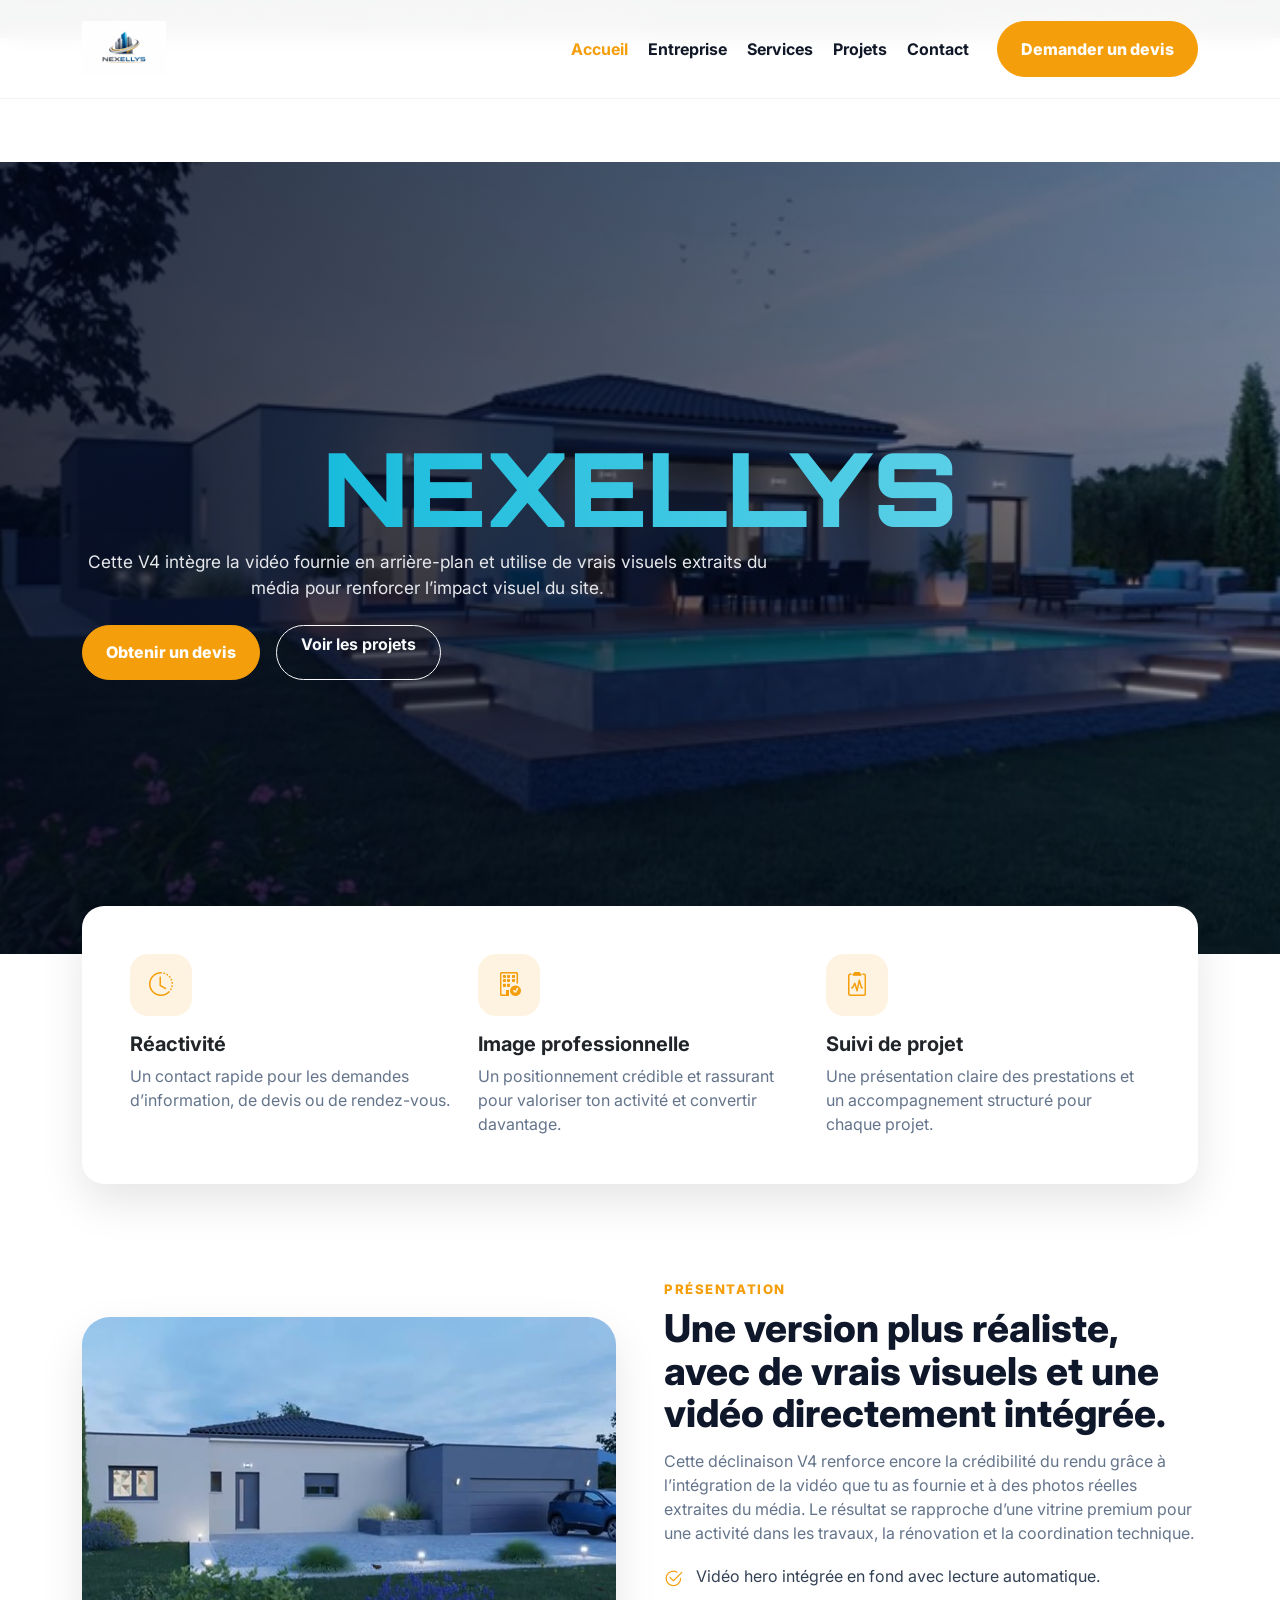
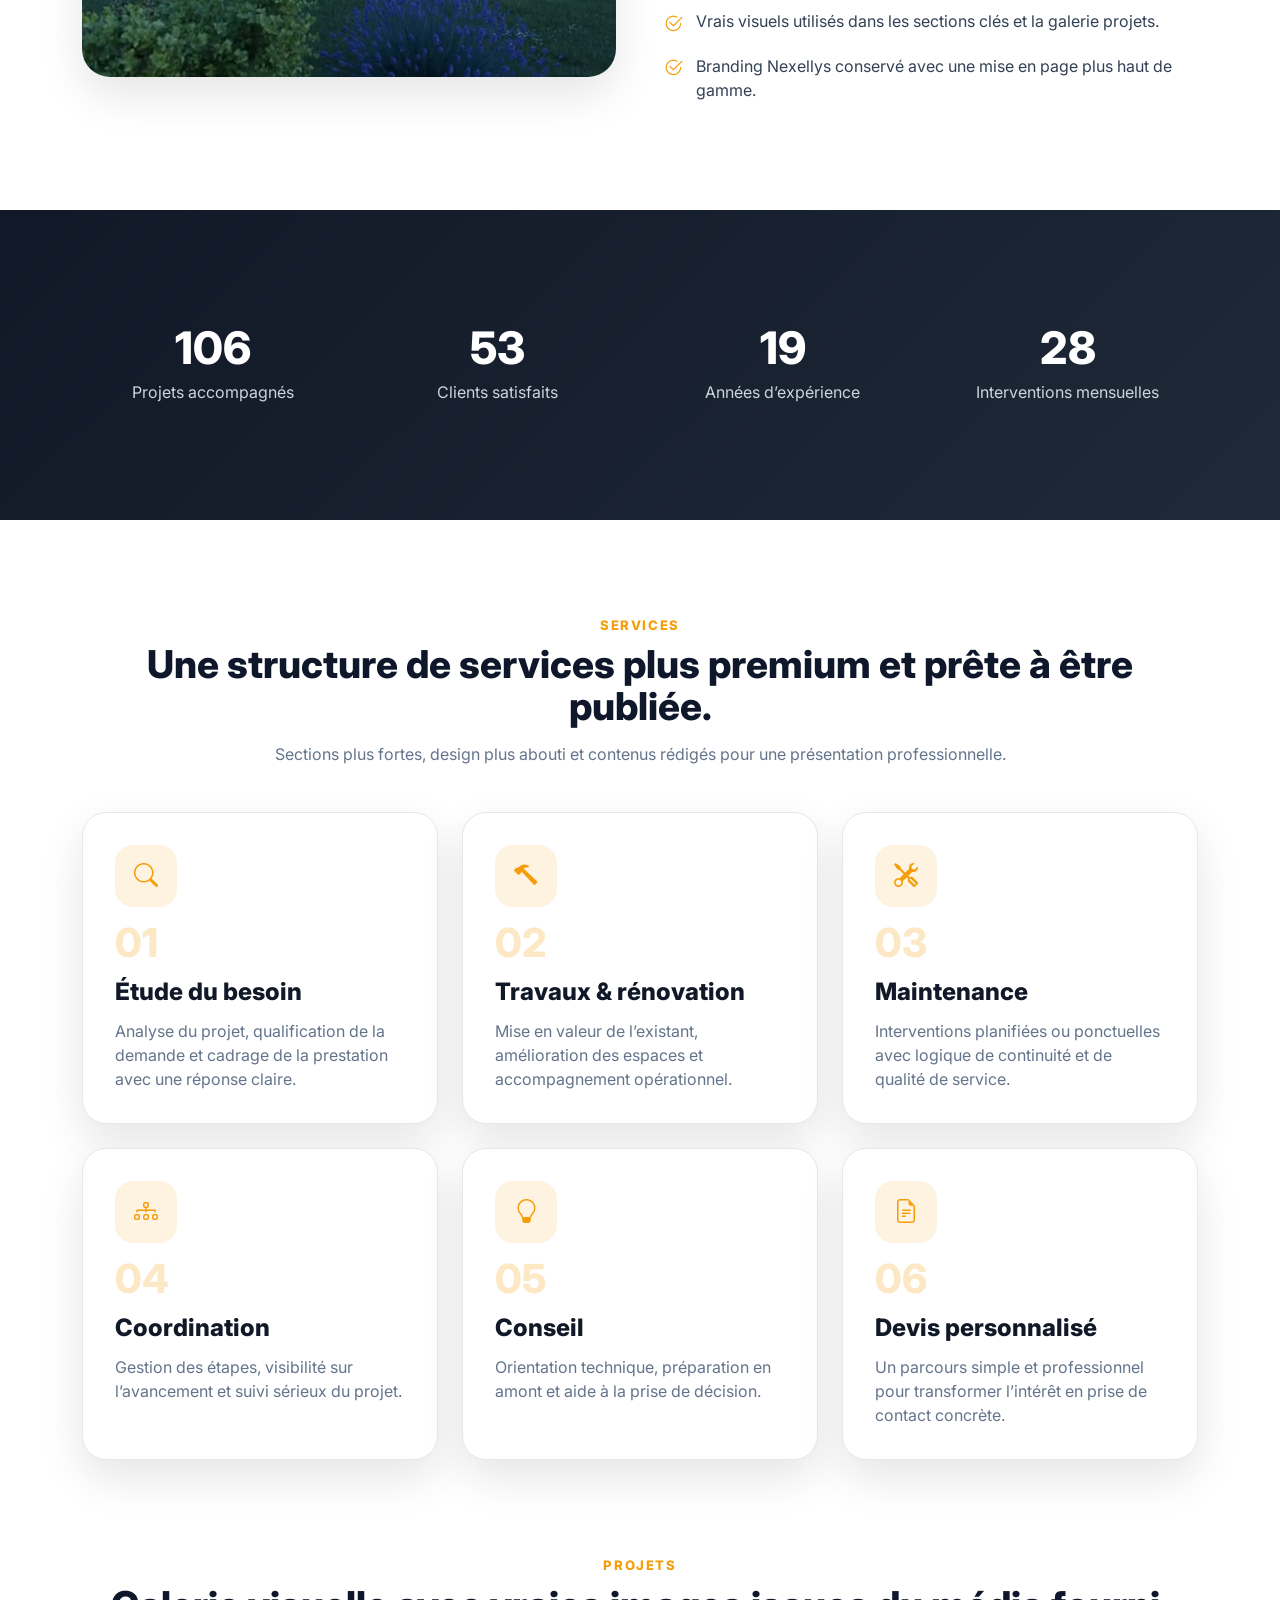
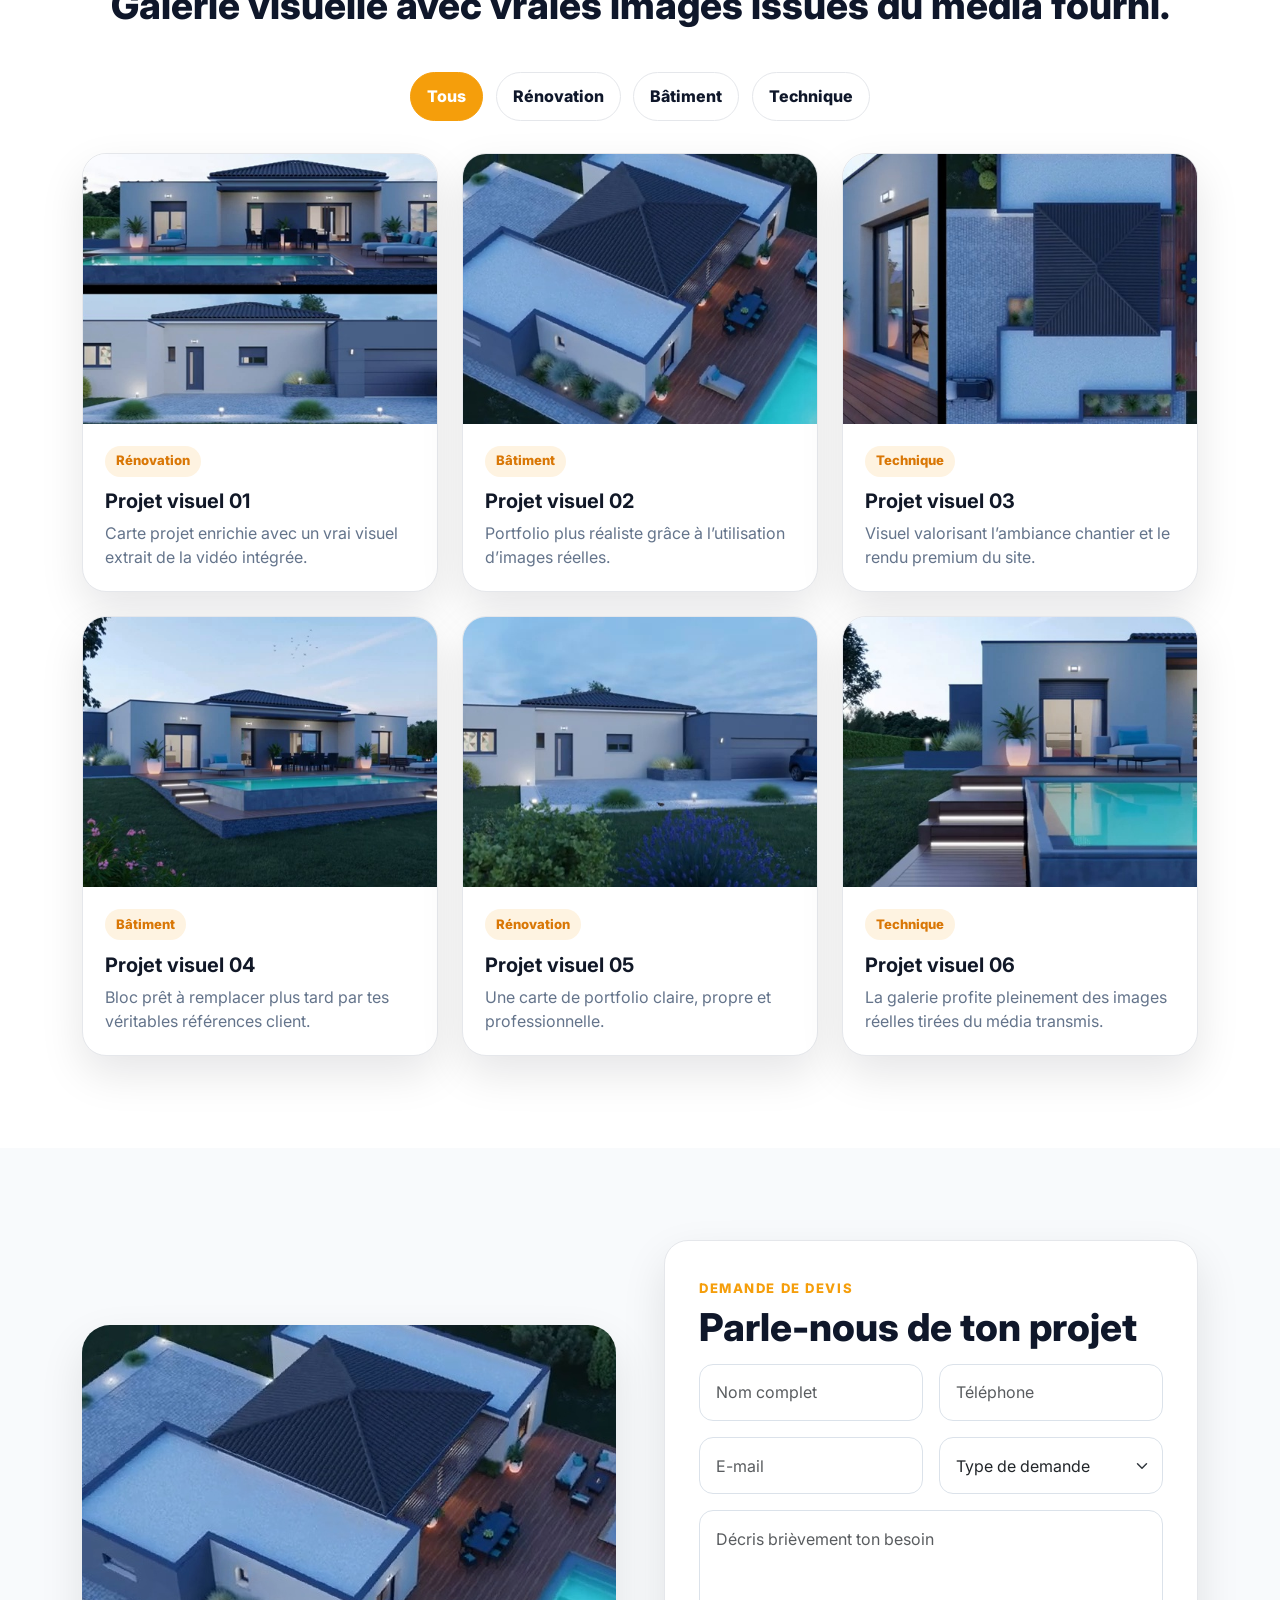
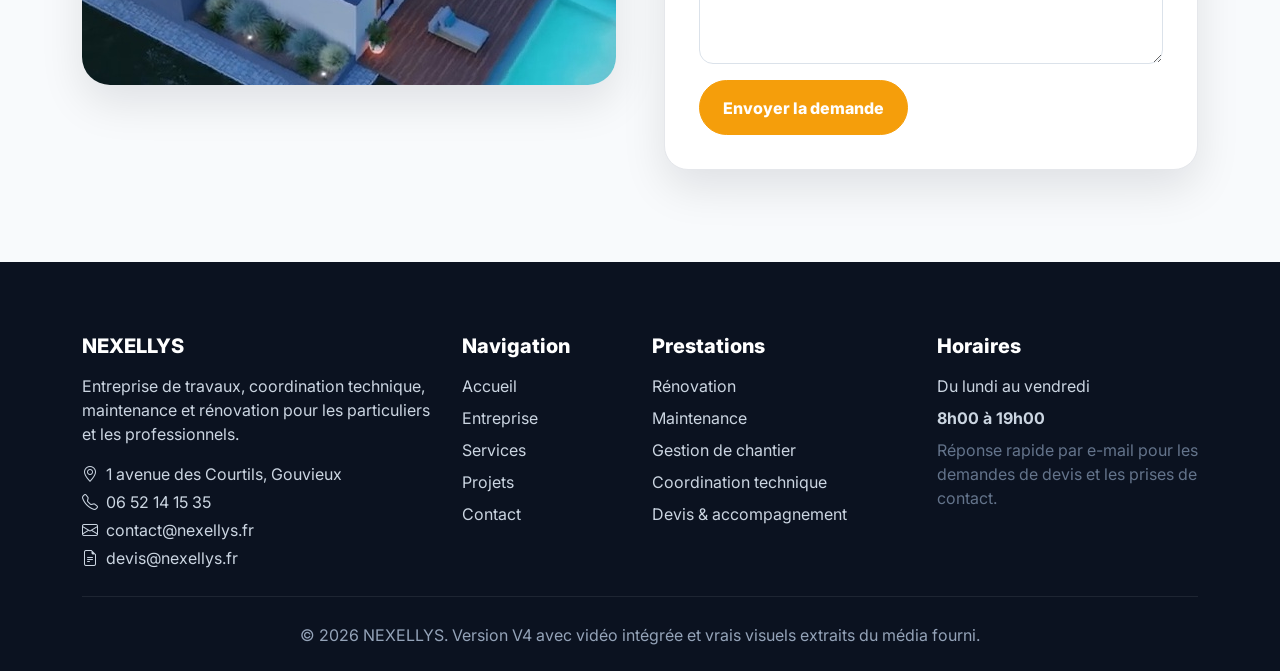
==== index.html @ 45809a66 "Update index.html" ====
<!DOCTYPE html>
    <html lang="fr">
    <head>
      <meta charset="utf-8">
      <meta name="viewport" content="width=device-width, initial-scale=1">
      <title>NEXELLYS - Accueil</title>
      <meta name="description" content="NEXELLYS - travaux, rénovation, coordination technique et maintenance.">
      <link rel="preconnect" href="https://fonts.googleapis.com">
      <link rel="preconnect" href="https://fonts.gstatic.com" crossorigin>
      <link href="https://fonts.googleapis.com/css2?family=Inter:wght@400;500;600;700;800&display=swap" rel="stylesheet">
      <link href="https://cdn.jsdelivr.net/npm/bootstrap@5.3.3/dist/css/bootstrap.min.css" rel="stylesheet">
      <link href="https://cdn.jsdelivr.net/npm/bootstrap-icons@1.11.3/font/bootstrap-icons.css" rel="stylesheet">
      <link href="assets/css/style.css" rel="stylesheet">
      <link href="https://fonts.googleapis.com/css2?family=Orbitron:wght@400;700;900&display=swap" rel="stylesheet">
    </head>
    <body>
      <div class="topbar py-2">
        <div class="container d-flex flex-column flex-md-row justify-content-between gap-2">
          <div class="d-flex flex-wrap gap-3">
            <span><i class="bi bi-geo-alt me-2"></i>1 avenue des Courtils, Gouvieux</span>
            <span><i class="bi bi-telephone me-2"></i>06 52 14 15 35</span>
            <span><i class="bi bi-envelope me-2"></i>contact@nexellys.fr</span>
          </div>
          <div><strong>Du lundi au vendredi</strong> · 8h00 à 19h00</div>
        </div>
      </div>

      <header class="header fixed-top">
        <nav class="navbar navbar-expand-lg">
          <div class="container py-2">
            <a class="navbar-brand d-flex align-items-center gap-2" href="index.html">
              <img src="assets/img/nexellys.png" alt="Nexellys">
            </a>
            <button class="navbar-toggler" type="button" data-bs-toggle="collapse" data-bs-target="#mainNav">
              <span class="navbar-toggler-icon"></span>
            </button>
            <div class="collapse navbar-collapse" id="mainNav">
              <ul class="navbar-nav ms-auto align-items-lg-center gap-lg-1">
                <li class="nav-item"><a class="nav-link active" href="index.html">Accueil</a></li>
                <li class="nav-item"><a class="nav-link " href="about.html">Entreprise</a></li>
                <li class="nav-item"><a class="nav-link " href="services.html">Services</a></li>
                <li class="nav-item"><a class="nav-link " href="projects.html">Projets</a></li>
                <li class="nav-item"><a class="nav-link " href="contact.html">Contact</a></li>
                <li class="nav-item ms-lg-3"><a class="btn btn-brand" href="contact.html">Demander un devis</a></li>
              </ul>
            </div>
          </div>
        </nav>
      </header>


<section class="hero">
  <div class="hero-video-wrap">
    <video class="hero-video" autoplay muted loop playsinline poster="assets/img/photo-1.jpg">
      <source src="assets/video/hero.mp4" type="video/mp4">
    </video>
    <div class="hero-overlay"></div>
    <div class="hero-content">
      <div class="container">
      <h1>NEXELLYS</h1>
        <p>Cette V4 intègre la vidéo fournie en arrière-plan et utilise de vrais visuels extraits du média pour renforcer l’impact visuel du site.</p>
        <div class="d-flex flex-wrap gap-3 mt-4">
          <a href="contact.html" class="btn btn-brand">Obtenir un devis</a>
          <a href="projects.html" class="btn btn-outline-light rounded-pill px-4">Voir les projets</a>
        </div>
      </div>
    </div>
  </div>
</section>

<section class="hero-strip">
  <div class="container">
    <div class="card">
      <div class="card-body p-4 p-lg-5">
        <div class="row g-4">
          <div class="col-lg-4">
            <div class="d-flex gap-3">
              <div class="info-card p-0 border-0 shadow-none">
                <div class="icon"><i class="bi bi-clock-history"></i></div>
                <h5 class="fw-bold">Réactivité</h5>
                <p class="mb-0 small-muted">Un contact rapide pour les demandes d’information, de devis ou de rendez-vous.</p>
              </div>
            </div>
          </div>
          <div class="col-lg-4">
            <div class="info-card p-0 border-0 shadow-none">
              <div class="icon"><i class="bi bi-building-check"></i></div>
              <h5 class="fw-bold">Image professionnelle</h5>
              <p class="mb-0 small-muted">Un positionnement crédible et rassurant pour valoriser ton activité et convertir davantage.</p>
            </div>
          </div>
          <div class="col-lg-4">
            <div class="info-card p-0 border-0 shadow-none">
              <div class="icon"><i class="bi bi-clipboard2-pulse"></i></div>
              <h5 class="fw-bold">Suivi de projet</h5>
              <p class="mb-0 small-muted">Une présentation claire des prestations et un accompagnement structuré pour chaque projet.</p>
            </div>
          </div>
        </div>
      </div>
    </div>
  </div>
</section>

<section class="section">
  <div class="container">
    <div class="row align-items-center g-5">
      <div class="col-lg-6">
        <img class="media-photo" src="assets/img/photo-2.jpg" alt="Visuel chantier Nexellys">
      </div>
      <div class="col-lg-6">
        <span class="section-subtitle">Présentation</span>
        <h2 class="section-title">Une version plus réaliste, avec de vrais visuels et une vidéo directement intégrée.</h2>
        <p class="section-description">Cette déclinaison V4 renforce encore la crédibilité du rendu grâce à l’intégration de la vidéo que tu as fournie et à des photos réelles extraites du média. Le résultat se rapproche d’une vitrine premium pour une activité dans les travaux, la rénovation et la coordination technique.</p>
        <ul class="feature-list">
          <li><i class="bi bi-check2-circle"></i><span>Vidéo hero intégrée en fond avec lecture automatique.</span></li>
          <li><i class="bi bi-check2-circle"></i><span>Vrais visuels utilisés dans les sections clés et la galerie projets.</span></li>
          <li><i class="bi bi-check2-circle"></i><span>Branding Nexellys conservé avec une mise en page plus haut de gamme.</span></li>
        </ul>
      </div>
    </div>
  </div>
</section>

<section class="section stats">
  <div class="container">
    <div class="row g-4">
      <div class="col-6 col-lg-3"><div class="stat-item"><div class="value" data-counter="148">0</div><div class="label">Projets accompagnés</div></div></div>
      <div class="col-6 col-lg-3"><div class="stat-item"><div class="value" data-counter="112">0</div><div class="label">Clients satisfaits</div></div></div>
      <div class="col-6 col-lg-3"><div class="stat-item"><div class="value" data-counter="19">0</div><div class="label">Années d’expérience</div></div></div>
      <div class="col-6 col-lg-3"><div class="stat-item"><div class="value" data-counter="28">0</div><div class="label">Interventions mensuelles</div></div></div>
    </div>
  </div>
</section>

<section class="section">
  <div class="container">
    <div class="section-header text-center">
      <span class="section-subtitle">Services</span>
      <h2 class="section-title mx-auto">Une structure de services plus premium et prête à être publiée.</h2>
      <p class="section-description mx-auto">Sections plus fortes, design plus abouti et contenus rédigés pour une présentation professionnelle.</p>
    </div>
    <div class="row g-4">
      <div class="col-lg-4 col-md-6"><div class="service-card"><div class="icon"><i class="bi bi-search"></i></div><div class="num">01</div><h4>Étude du besoin</h4><p>Analyse du projet, qualification de la demande et cadrage de la prestation avec une réponse claire.</p></div></div>
      <div class="col-lg-4 col-md-6"><div class="service-card"><div class="icon"><i class="bi bi-hammer"></i></div><div class="num">02</div><h4>Travaux & rénovation</h4><p>Mise en valeur de l’existant, amélioration des espaces et accompagnement opérationnel.</p></div></div>
      <div class="col-lg-4 col-md-6"><div class="service-card"><div class="icon"><i class="bi bi-tools"></i></div><div class="num">03</div><h4>Maintenance</h4><p>Interventions planifiées ou ponctuelles avec logique de continuité et de qualité de service.</p></div></div>
      <div class="col-lg-4 col-md-6"><div class="service-card"><div class="icon"><i class="bi bi-diagram-3"></i></div><div class="num">04</div><h4>Coordination</h4><p>Gestion des étapes, visibilité sur l’avancement et suivi sérieux du projet.</p></div></div>
      <div class="col-lg-4 col-md-6"><div class="service-card"><div class="icon"><i class="bi bi-lightbulb"></i></div><div class="num">05</div><h4>Conseil</h4><p>Orientation technique, préparation en amont et aide à la prise de décision.</p></div></div>
      <div class="col-lg-4 col-md-6"><div class="service-card"><div class="icon"><i class="bi bi-file-earmark-text"></i></div><div class="num">06</div><h4>Devis personnalisé</h4><p>Un parcours simple et professionnel pour transformer l’intérêt en prise de contact concrète.</p></div></div>
    </div>
  </div>
</section>

<section class="section pt-0">
  <div class="container">
    <div class="section-header text-center">
      <span class="section-subtitle">Projets</span>
      <h2 class="section-title mx-auto">Galerie visuelle avec vraies images issues du média fourni.</h2>
    </div>
    <div class="project-filters">
      <button class="active" data-filter="all">Tous</button>
      <button data-filter="renovation">Rénovation</button>
      <button data-filter="batiment">Bâtiment</button>
      <button data-filter="technique">Technique</button>
    </div>
    <div class="row g-4">
      <div class="col-lg-4 col-md-6 project-item" data-category="renovation">
        <div class="project-card">
          <img src="assets/img/photo-4.jpg" alt="">
          <div class="project-body">
            <span class="tag">Rénovation</span>
            <h5 class="fw-bold">Projet visuel 01</h5>
            <p>Carte projet enrichie avec un vrai visuel extrait de la vidéo intégrée.</p>
          </div>
        </div>
      </div>
      <div class="col-lg-4 col-md-6 project-item" data-category="batiment">
        <div class="project-card">
          <img src="assets/img/photo-5.jpg" alt="">
          <div class="project-body">
            <span class="tag">Bâtiment</span>
            <h5 class="fw-bold">Projet visuel 02</h5>
            <p>Portfolio plus réaliste grâce à l’utilisation d’images réelles.</p>
          </div>
        </div>
      </div>
      <div class="col-lg-4 col-md-6 project-item" data-category="technique">
        <div class="project-card">
          <img src="assets/img/photo-6.jpg" alt="">
          <div class="project-body">
            <span class="tag">Technique</span>
            <h5 class="fw-bold">Projet visuel 03</h5>
            <p>Visuel valorisant l’ambiance chantier et le rendu premium du site.</p>
          </div>
        </div>
      </div>
      <div class="col-lg-4 col-md-6 project-item" data-category="batiment">
        <div class="project-card">
          <img src="assets/img/photo-1.jpg" alt="">
          <div class="project-body">
            <span class="tag">Bâtiment</span>
            <h5 class="fw-bold">Projet visuel 04</h5>
            <p>Bloc prêt à remplacer plus tard par tes véritables références client.</p>
          </div>
        </div>
      </div>
      <div class="col-lg-4 col-md-6 project-item" data-category="renovation">
        <div class="project-card">
          <img src="assets/img/photo-2.jpg" alt="">
          <div class="project-body">
            <span class="tag">Rénovation</span>
            <h5 class="fw-bold">Projet visuel 05</h5>
            <p>Une carte de portfolio claire, propre et professionnelle.</p>
          </div>
        </div>
      </div>
      <div class="col-lg-4 col-md-6 project-item" data-category="technique">
        <div class="project-card">
          <img src="assets/img/photo-3.jpg" alt="">
          <div class="project-body">
            <span class="tag">Technique</span>
            <h5 class="fw-bold">Projet visuel 06</h5>
            <p>La galerie profite pleinement des images réelles tirées du média transmis.</p>
          </div>
        </div>
      </div>
    </div>
  </div>
</section>

<section class="section quote-section">
  <div class="container">
    <div class="row align-items-center g-5">
      <div class="col-lg-6">
        <img class="media-photo" src="assets/img/photo-5.jpg" alt="Demande de devis">
      </div>
      <div class="col-lg-6">
        <div class="quote-card">
          <span class="section-subtitle">Demande de devis</span>
          <h2 class="section-title">Parle-nous de ton projet</h2>
          <div class="row g-3">
            <div class="col-md-6"><input class="form-control" placeholder="Nom complet"></div>
            <div class="col-md-6"><input class="form-control" placeholder="Téléphone"></div>
            <div class="col-md-6"><input class="form-control" placeholder="E-mail"></div>
            <div class="col-md-6"><select class="form-select"><option>Type de demande</option><option>Devis</option><option>Conseil</option><option>Prise de rendez-vous</option></select></div>
            <div class="col-12"><textarea class="form-control" rows="5" placeholder="Décris brièvement ton besoin"></textarea></div>
            <div class="col-12"><button class="btn btn-brand">Envoyer la demande</button></div>
          </div>
        </div>
      </div>
    </div>
  </div>
</section>


      <footer class="footer">
        <div class="container">
          <div class="row g-4">
            <div class="col-lg-4">
              <h5>NEXELLYS</h5>
              <p class="mb-3">Entreprise de travaux, coordination technique, maintenance et rénovation pour les particuliers et les professionnels.</p>
              <p class="mb-1"><i class="bi bi-geo-alt me-2"></i>1 avenue des Courtils, Gouvieux</p>
              <p class="mb-1"><i class="bi bi-telephone me-2"></i>06 52 14 15 35</p>
              <p class="mb-1"><i class="bi bi-envelope me-2"></i>contact@nexellys.fr</p>
              <p class="mb-0"><i class="bi bi-file-earmark-text me-2"></i>devis@nexellys.fr</p>
            </div>
            <div class="col-lg-2 col-md-4">
              <h5>Navigation</h5>
              <ul class="list-unstyled d-grid gap-2">
                <li><a href="index.html">Accueil</a></li>
                <li><a href="about.html">Entreprise</a></li>
                <li><a href="services.html">Services</a></li>
                <li><a href="projects.html">Projets</a></li>
                <li><a href="contact.html">Contact</a></li>
              </ul>
            </div>
            <div class="col-lg-3 col-md-4">
              <h5>Prestations</h5>
              <ul class="list-unstyled d-grid gap-2">
                <li>Rénovation</li>
                <li>Maintenance</li>
                <li>Gestion de chantier</li>
                <li>Coordination technique</li>
                <li>Devis & accompagnement</li>
              </ul>
            </div>
            <div class="col-lg-3 col-md-4">
              <h5>Horaires</h5>
              <p class="mb-2">Du lundi au vendredi</p>
              <p class="mb-2"><strong>8h00 à 19h00</strong></p>
              <p class="small-muted mb-0">Réponse rapide par e-mail pour les demandes de devis et les prises de contact.</p>
            </div>
          </div>
          <div class="copyright text-center">© 2026 NEXELLYS. Version V4 avec vidéo intégrée et vrais visuels extraits du média fourni.</div>
        </div>
      </footer>

      <script src="https://cdn.jsdelivr.net/npm/bootstrap@5.3.3/dist/js/bootstrap.bundle.min.js"></script>
      <script src="assets/js/main.js"></script>
    </body>
    </html>
---- assets/css/style.css ----
:root{
  --primary:#f59e0b;
  --primary-dark:#d97706;
  --dark:#0f172a;
  --muted:#64748b;
  --surface:#ffffff;
  --surface-2:#f8fafc;
  --border:#e5e7eb;
  --shadow:0 18px 44px rgba(2, 6, 23, .10);
}
*{box-sizing:border-box}
html{scroll-behavior:smooth}
body{
  font-family: Inter, Arial, Helvetica, sans-serif;
  color:#111827;
  background:#fff;
}
a{text-decoration:none}
.topbar{
  background:#111827;
  color:#e5e7eb;
  font-size:.92rem;
}
.topbar a{color:#fff}
.header{
  background:rgba(255,255,255,.96);
  backdrop-filter: blur(10px);
  box-shadow:0 1px 0 rgba(15,23,42,.05);
}
.navbar-brand img{height:56px}
.nav-link{
  color:#111827 !important;
  font-weight:700;
}
.nav-link.active,.nav-link:hover{color:var(--primary) !important}
.btn-brand{
  background:var(--primary);
  border-color:var(--primary);
  color:#fff;
  border-radius:999px;
  padding:.92rem 1.45rem;
  font-weight:800;
}
.btn-brand:hover{
  background:var(--primary-dark);
  border-color:var(--primary-dark);
  color:#fff;
}
.btn-outline-light.rounded-pill{font-weight:700}
.section{padding:92px 0}
.section-header{margin-bottom:46px}
.section-subtitle{
  display:inline-block;
  color:var(--primary);
  font-weight:800;
  letter-spacing:.12em;
  text-transform:uppercase;
  font-size:.82rem;
}
.section-title{
  font-size:clamp(1.9rem, 3vw, 2.6rem);
  line-height:1.1;
  font-weight:800;
  color:var(--dark);
  margin:.45rem 0 .95rem;
}
.section-description{
  color:var(--muted);
  max-width:760px;
}
.hero{
  position:relative;
  margin-top:124px;
}
.hero-video-wrap{
  position:relative;
  min-height:88vh;
  overflow:hidden;
}
.hero-video{
  position:absolute;
  inset:0;
  width:100%;
  height:100%;
  object-fit:cover;
}
.hero-overlay{
  position:absolute;
  inset:0;
  background:linear-gradient(90deg, rgba(2,6,23,.82), rgba(2,6,23,.42));
}
.hero-content{
  position:relative;
  z-index:2;
  min-height:88vh;
  display:flex;
  align-items:center;
  justify-content:center;
  text-align:center;
}
.hero-badge{
  display:inline-flex;
  align-items:center;
  gap:.55rem;
  background:rgba(255,255,255,.13);
  color:#fff;
  border:1px solid rgba(255,255,255,.15);
  padding:.55rem .85rem;
  border-radius:999px;
  margin-bottom:1rem;
  font-weight:700;
}
.hero h1{
  font-family: 'Orbitron', sans-serif;
  font-size:clamp(3rem, 8vw, 7rem);
  font-weight:900;
  color:#fff;
  line-height:1.02;
  background: linear-gradient(
    90deg,
    #00b4d8,
    #48cae4,
    #90e0ef,
    #0077b6,
    #00b4d8
  );
  background-size: 250% 100%;

  -webkit-background-clip: text;
  -webkit-text-fill-color: transparent;
  background-clip: text;
  color: transparent;

  animation: waveFlow 4s linear infinite;
}
.hero p{
  color:#e5e7eb;
  font-size:1.08rem;
  max-width:690px;
}
.hero-strip{
  margin-top:-48px;
  position:relative;
  z-index:3;
}
.hero-strip .card{
  border:0;
  border-radius:22px;
  box-shadow:var(--shadow);
}
.info-card,.service-card,.testimonial-card,.team-card,.contact-card,.quote-card,.project-card{
  background:#fff;
  border:1px solid var(--border);
  border-radius:24px;
  box-shadow:var(--shadow);
}
.info-card,.contact-card,.testimonial-card,.team-card{padding:28px;height:100%}
.info-card .icon,.service-card .icon{
  width:62px;height:62px;border-radius:18px;
  display:grid;place-items:center;
  background:rgba(245,158,11,.12);
  color:var(--primary);
  font-size:1.5rem;
  margin-bottom:1rem;
}
.service-card{
  padding:32px;
  height:100%;
  transition:transform .25s ease, box-shadow .25s ease;
}
.service-card:hover{
  transform:translateY(-6px);
  box-shadow:0 22px 52px rgba(2,6,23,.14);
}
.service-card .num{
  color:rgba(245,158,11,.24);
  font-size:2.5rem;
  font-weight:800;
  line-height:1;
}
.service-card h4{margin:.9rem 0 .8rem;font-weight:800}
.service-card p{color:var(--muted);margin:0}
.media-photo{
  width:100%;
  height:100%;
  min-height:360px;
  object-fit:cover;
  border-radius:28px;
  box-shadow:var(--shadow);
}
.feature-list{
  list-style:none; padding:0; margin:1.2rem 0 0;
}
.feature-list li{
  display:flex; gap:.8rem; margin-bottom:1rem; color:#334155;
}
.feature-list i{color:var(--primary); font-size:1.2rem}
.stats{
  background:linear-gradient(135deg, #111827 0%, #1f2937 100%);
  color:#fff;
}
.stat-item{text-align:center;padding:24px 18px}
.stat-item .value{font-size:2.8rem;font-weight:800;line-height:1}
.stat-item .label{color:#cbd5e1;margin-top:.55rem}
.project-filters{
  display:flex; flex-wrap:wrap; gap:.8rem; justify-content:center;
  margin-bottom:2rem;
}
.project-filters button{
  border:1px solid var(--border); background:#fff; color:#0f172a;
  border-radius:999px; padding:.72rem 1rem; font-weight:800;
}
.project-filters button.active,.project-filters button:hover{
  background:var(--primary); color:#fff; border-color:var(--primary);
}
.project-card{overflow:hidden;height:100%}
.project-card img{
  width:100%;
  height:270px;
  object-fit:cover;
  display:block;
}
.project-card .project-body{padding:22px}
.project-card .tag{
  display:inline-block;
  background:rgba(245,158,11,.12);
  color:var(--primary-dark);
  padding:.35rem .7rem;
  border-radius:999px;
  font-size:.82rem;
  font-weight:800;
  margin-bottom:.8rem;
}
.project-card p{color:var(--muted);margin:0}
.quote-section{background:var(--surface-2)}
.quote-card{padding:34px}
.form-control,.form-select{
  border-radius:14px;
  padding:.98rem 1rem;
  border:1px solid #dbe2ea;
}
.form-control:focus,.form-select:focus{
  border-color:#f59e0b;
  box-shadow:0 0 0 .25rem rgba(245,158,11,.14);
}
.team-card img{
  width:100%;
  height:260px;
  object-fit:cover;
  border-radius:18px;
  margin-bottom:1rem;
}
.team-role{color:var(--primary);font-weight:700}
.page-hero{
  margin-top:124px;
  padding:95px 0 72px;
  background:linear-gradient(135deg, #111827 0%, #1f2937 100%);
  color:#fff;
}
.breadcrumb a{color:#fff; opacity:.9}
.map-embed{
  width:100%;
  min-height:360px;
  border:0;
  border-radius:24px;
  box-shadow:var(--shadow);
}
.footer{
  background:#0b1220;
  color:#cbd5e1;
  padding:72px 0 24px;
}
.footer h5{color:#fff;font-weight:800;margin-bottom:1rem}
.footer a{color:#cbd5e1}
.footer .copyright{
  padding-top:26px;
  margin-top:26px;
  border-top:1px solid rgba(255,255,255,.08);
  color:#94a3b8;
}
.small-muted{color:var(--muted)}
@media (max-width:991.98px){
  .hero{margin-top:110px}
  .hero-video-wrap,.hero-content{min-height:78vh}
  .hero-strip{margin-top:-28px}
}
@keyframes waveFlow {
  0% {
    background-position: 0% 50%;
  }
  100% {
    background-position: 250% 50%;
  }
}
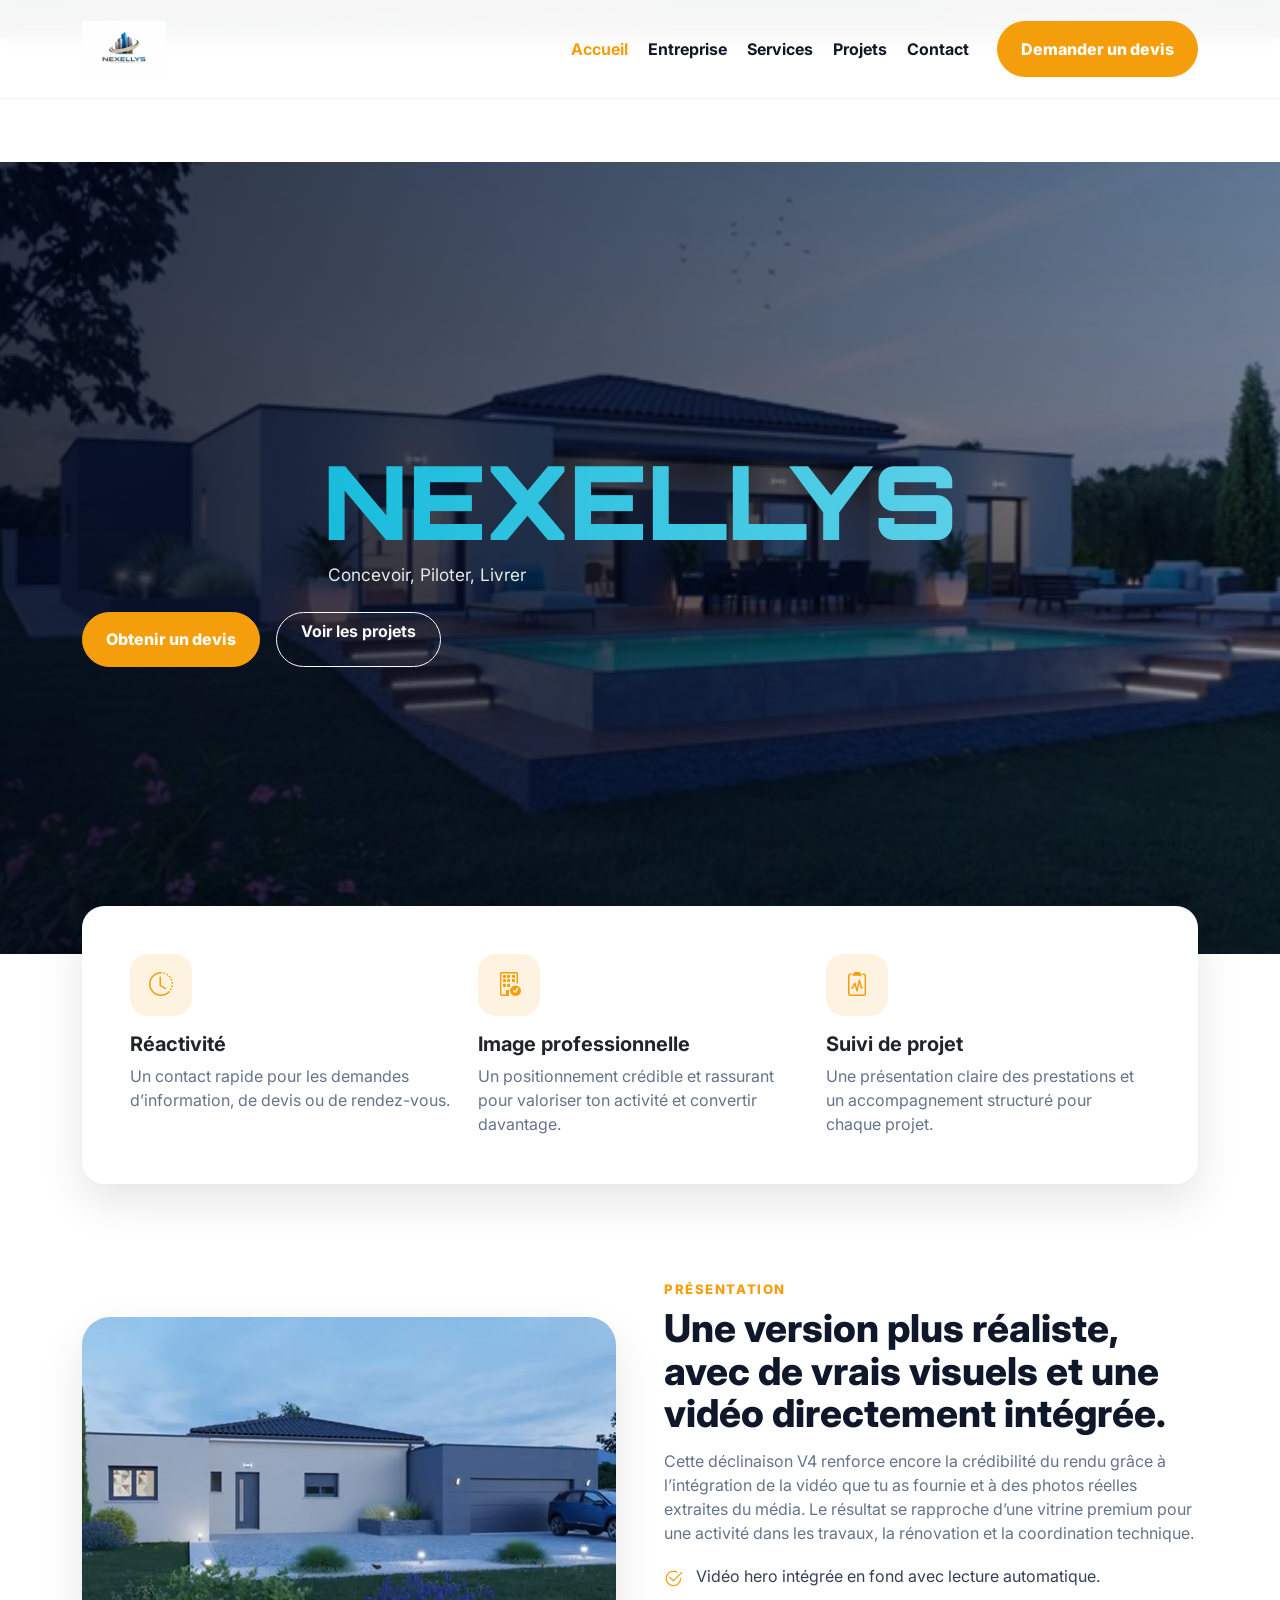
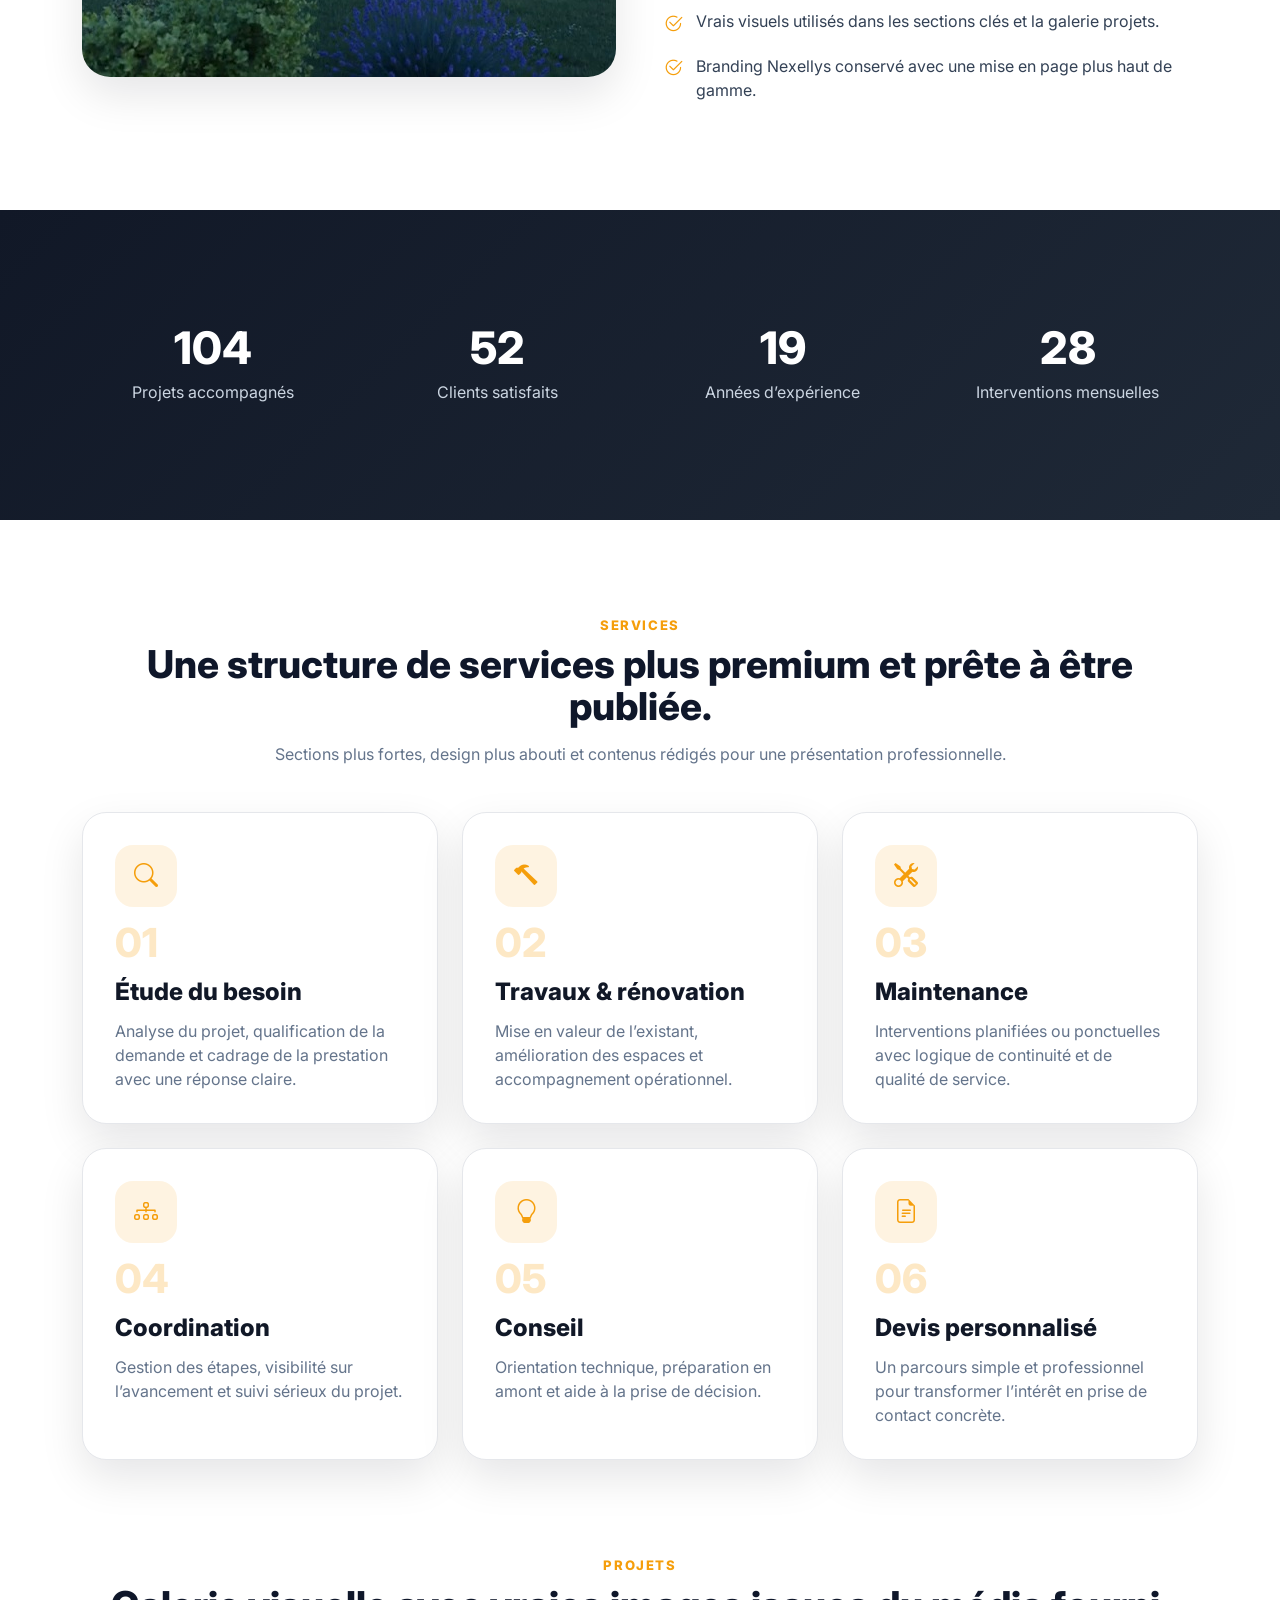
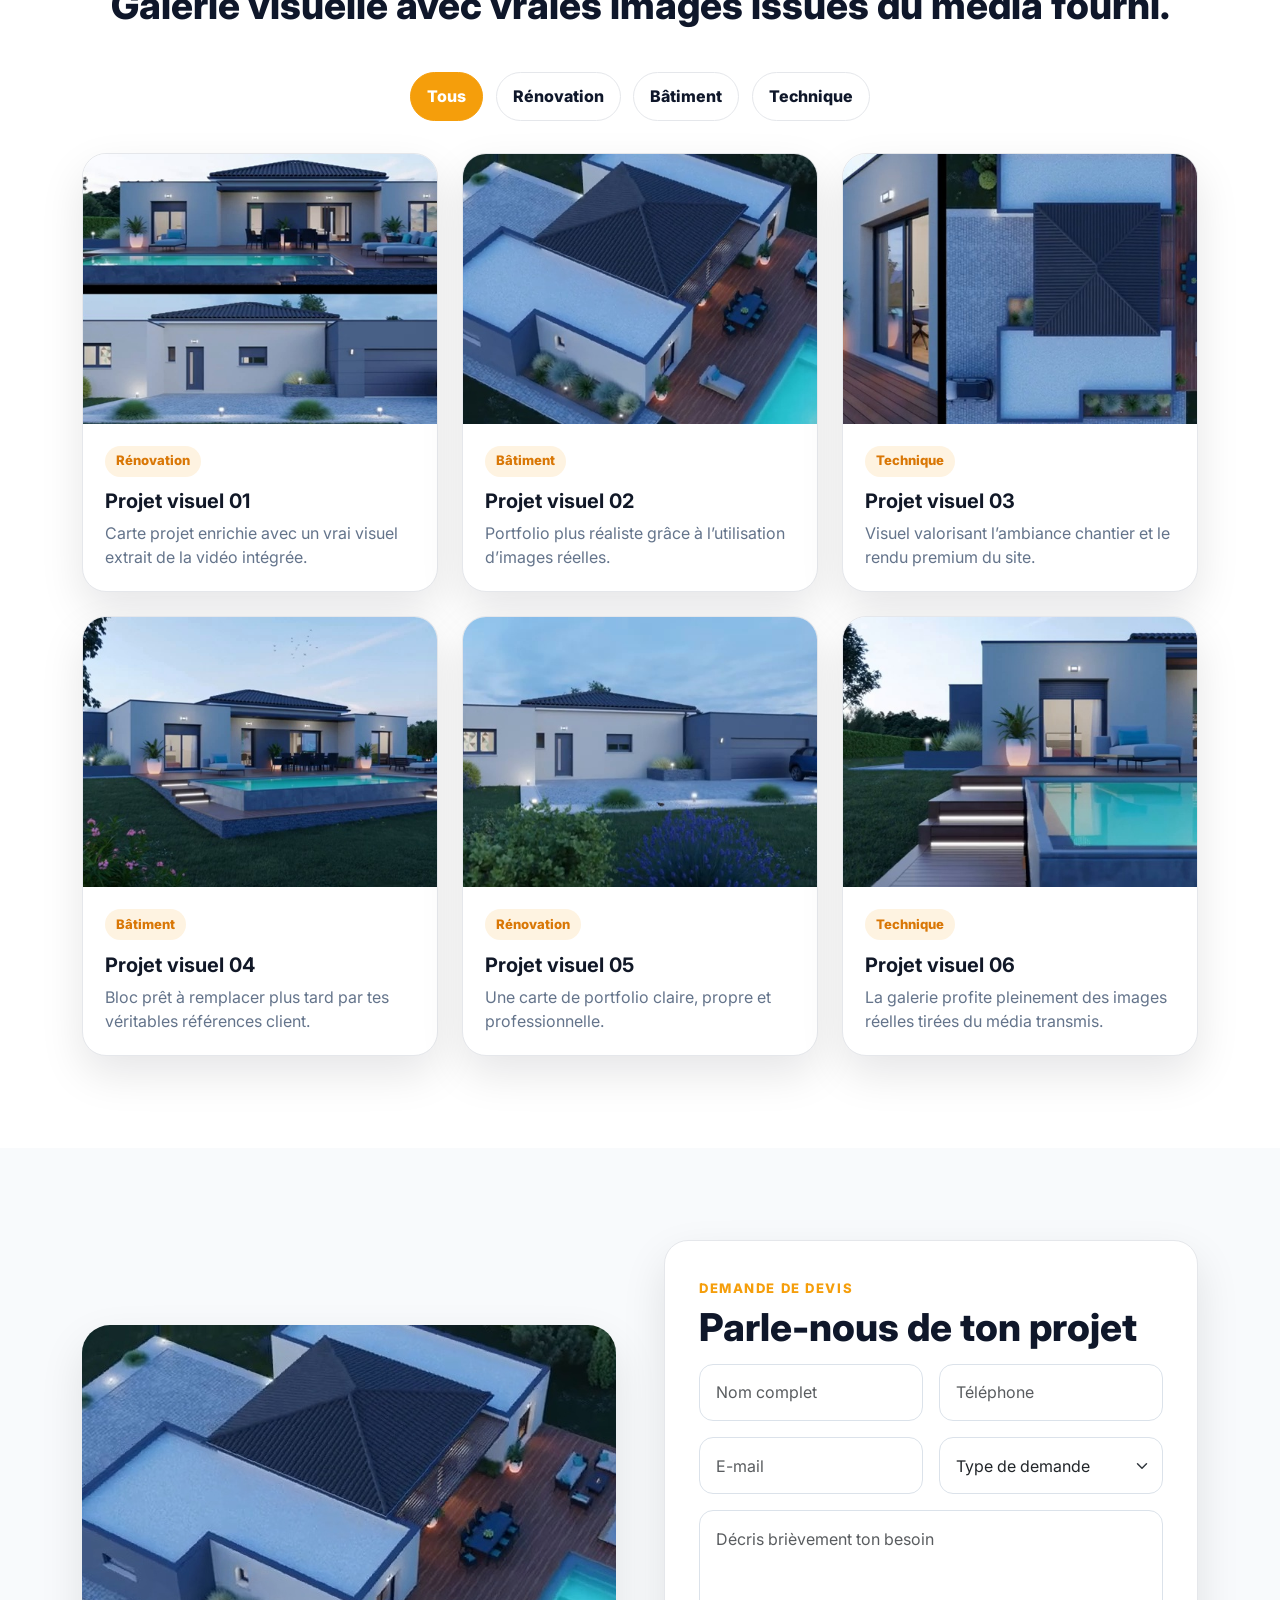
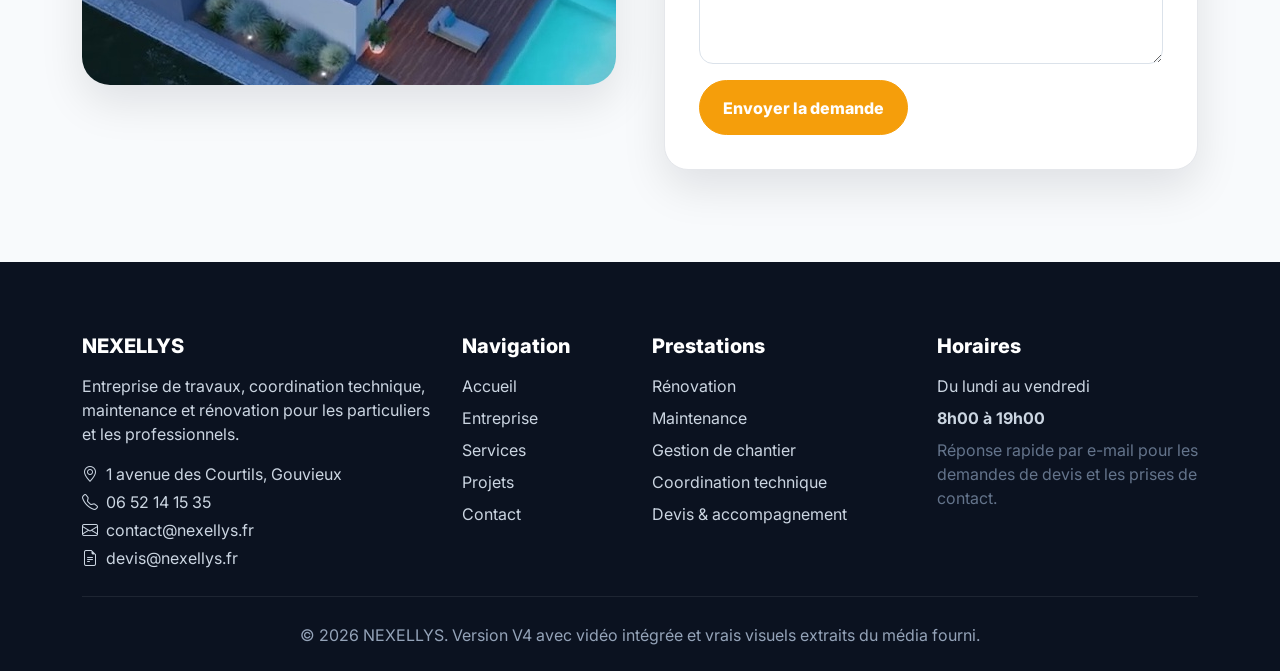
==== commit e4d90890: "Update index.html" ====
--- a/index.html
+++ b/index.html
@@ -59,7 +59,7 @@
     <div class="hero-content">
       <div class="container">
       <h1>NEXELLYS</h1>
-        <p>Cette V4 intègre la vidéo fournie en arrière-plan et utilise de vrais visuels extraits du média pour renforcer l’impact visuel du site.</p>
+        <p>Concevoir, Piloter, Livrer</p>
         <div class="d-flex flex-wrap gap-3 mt-4">
           <a href="contact.html" class="btn btn-brand">Obtenir un devis</a>
           <a href="projects.html" class="btn btn-outline-light rounded-pill px-4">Voir les projets</a>
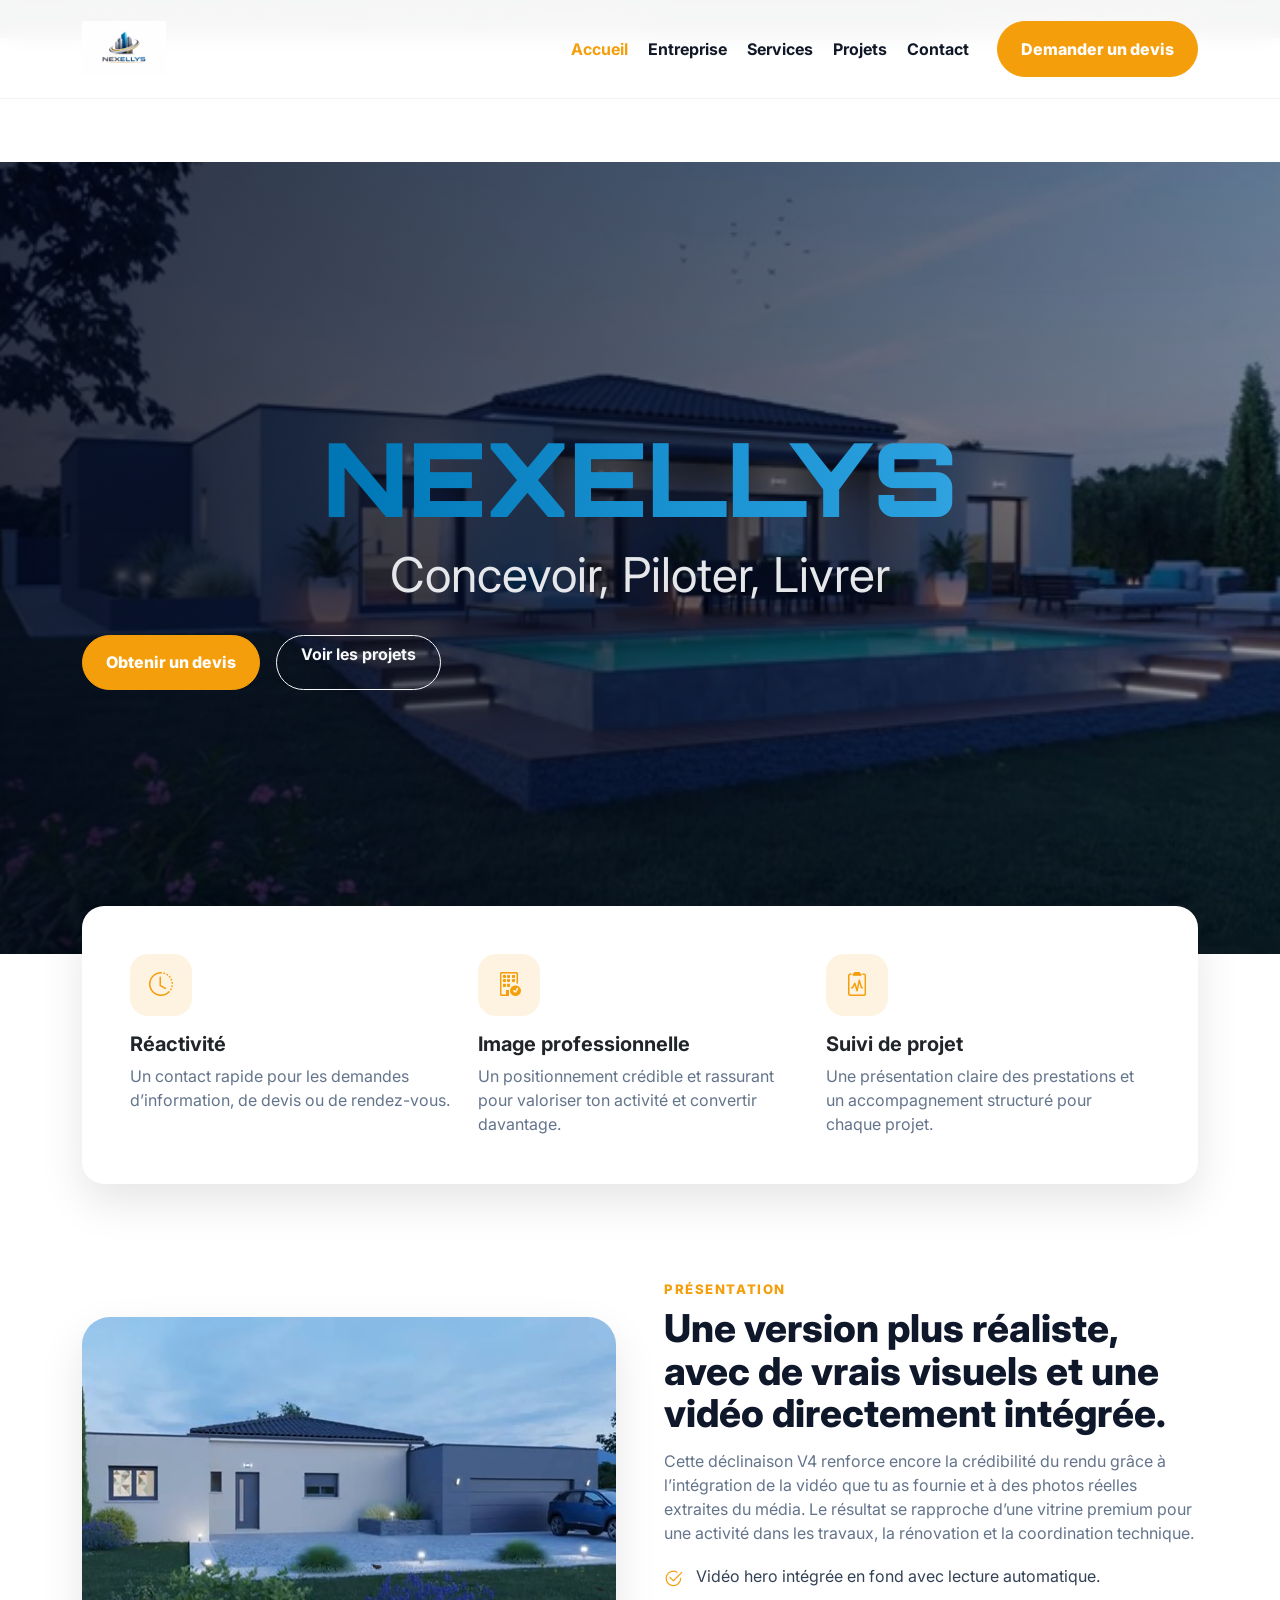
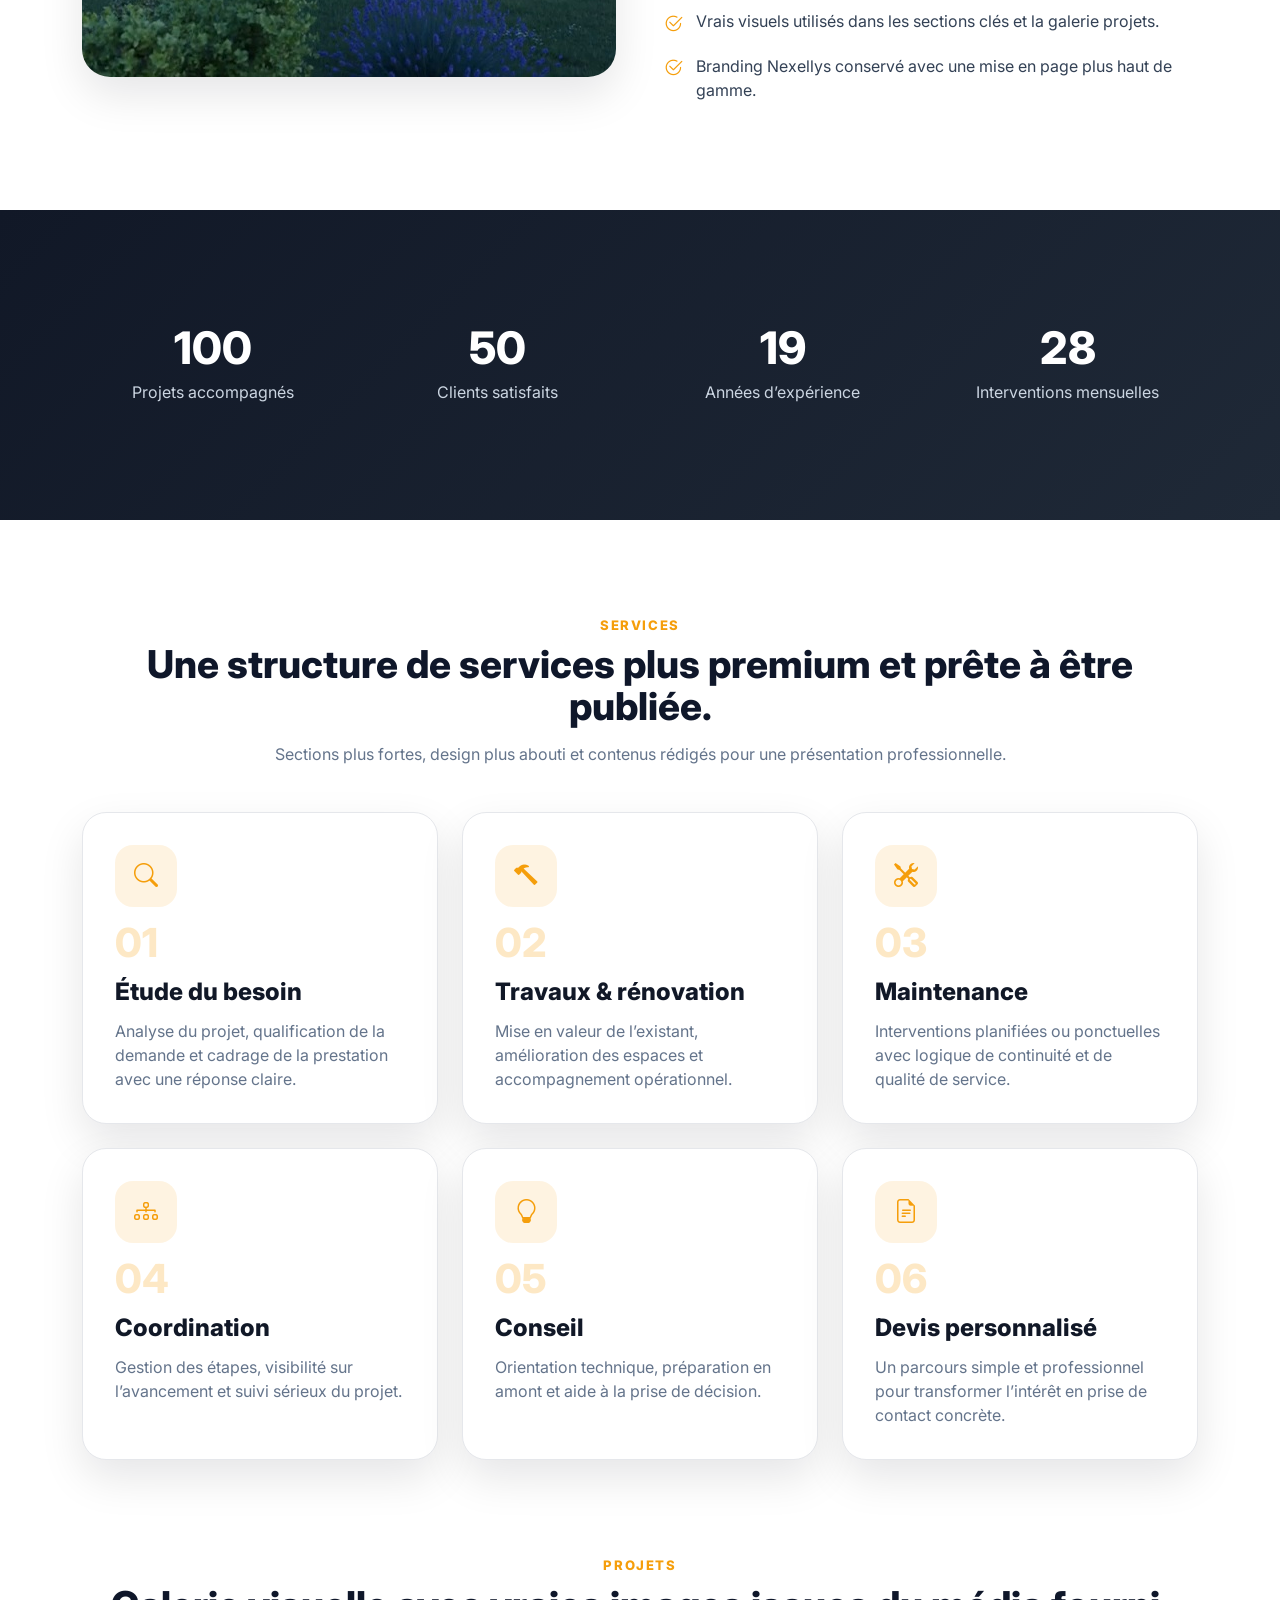
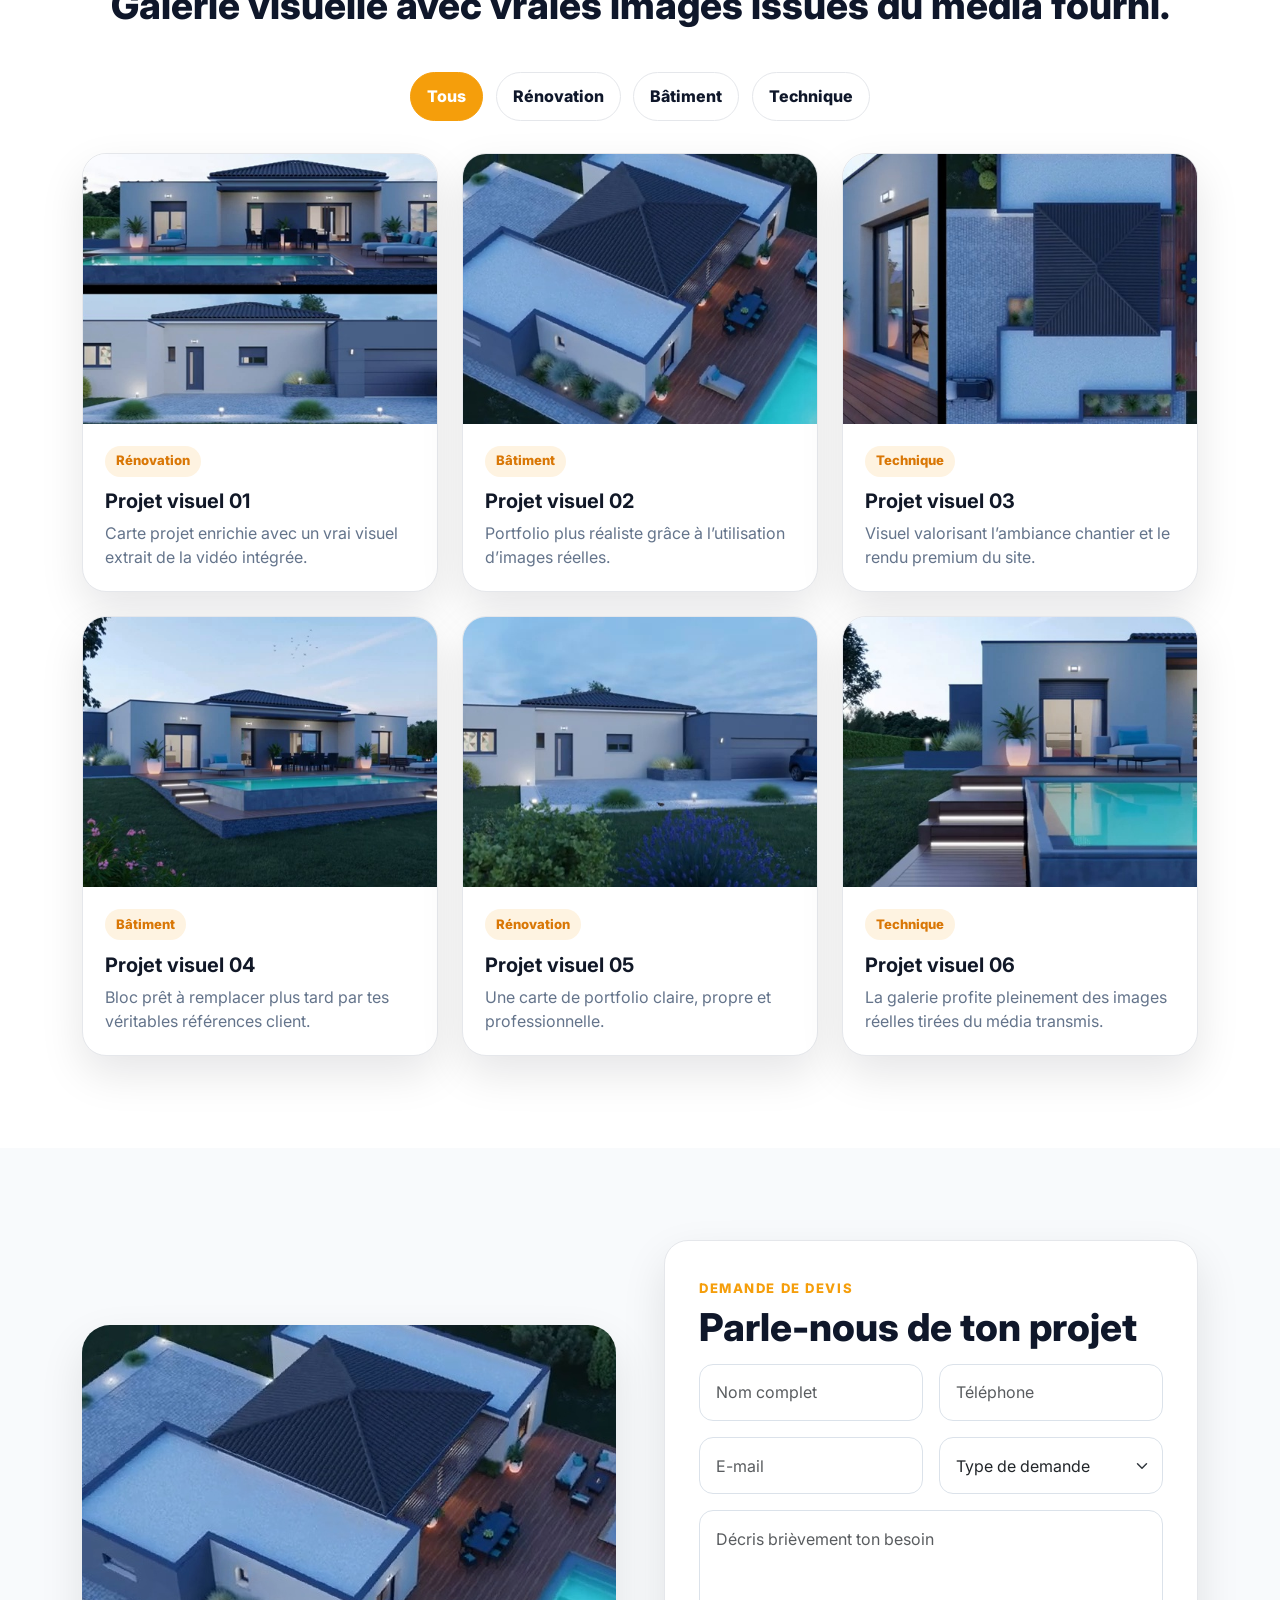
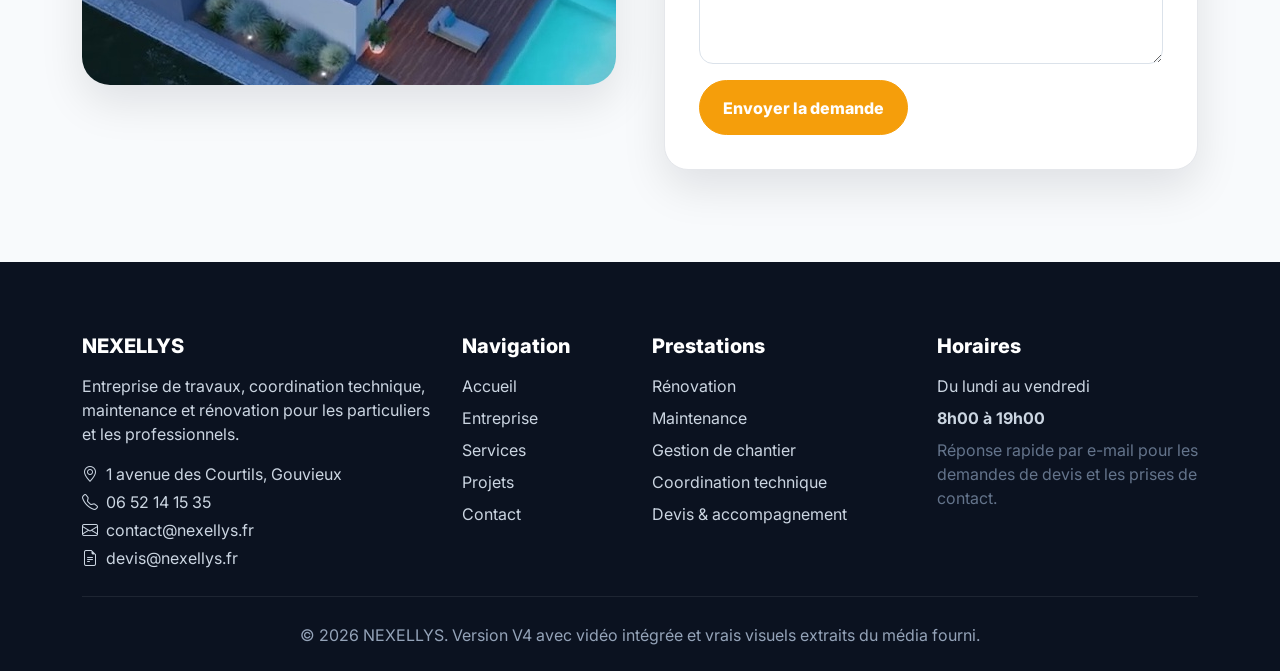
==== commit 33976c35: "Update index.html" ====
--- a/index.html
+++ b/index.html
@@ -30,7 +30,7 @@
         <nav class="navbar navbar-expand-lg">
           <div class="container py-2">
             <a class="navbar-brand d-flex align-items-center gap-2" href="index.html">
-              <img src="assets/img/nexellys.png" alt="Nexellys">
+              <img src="assets/img/nexellys.png" alt="Nexellys" class="logo">
             </a>
             <button class="navbar-toggler" type="button" data-bs-toggle="collapse" data-bs-target="#mainNav">
               <span class="navbar-toggler-icon"></span>
--- a/assets/css/style.css
+++ b/assets/css/style.css
@@ -119,11 +119,17 @@
   line-height:1.02;
   background: linear-gradient(
     90deg,
-    #00b4d8,
+    #026ba3,
+    #0077b6,
+    #178fcf,
+    #2a9fde,
+    #5eb9eb,
     #48cae4,
+    #5ed3eb,
+    #74d9ed,
     #90e0ef,
-    #0077b6,
-    #00b4d8
+    #a8ebf7,
+    #bdf3fc
   );
   background-size: 250% 100%;
 
@@ -132,12 +138,14 @@
   background-clip: text;
   color: transparent;
 
-  animation: waveFlow 4s linear infinite;
+  animation: waveFlow 8s linear infinite;
 }
 .hero p{
   color:#e5e7eb;
-  font-size:1.08rem;
+  font-size:clamp(1rem, 4vw, 3rem);
   max-width:690px;
+  margin: 0 auto;
+  text-align: center;
 }
 .hero-strip{
   margin-top:-48px;
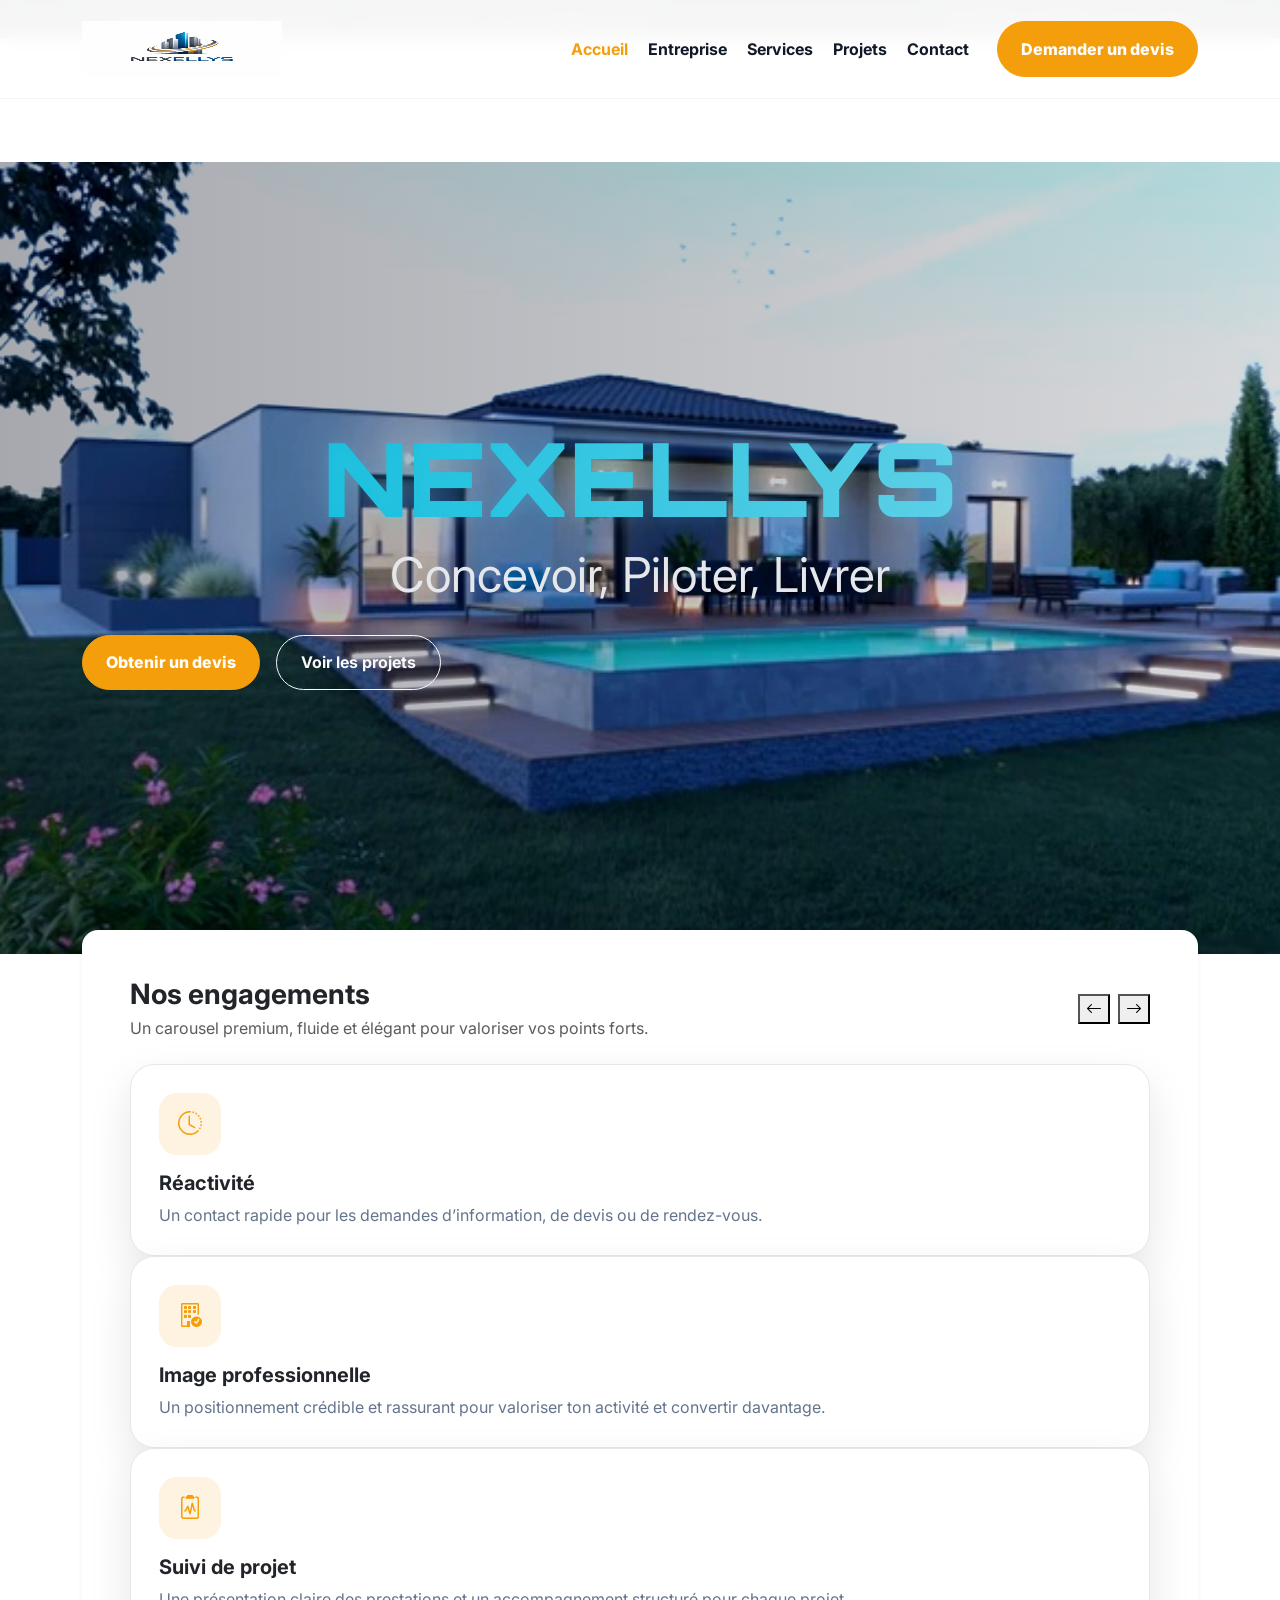
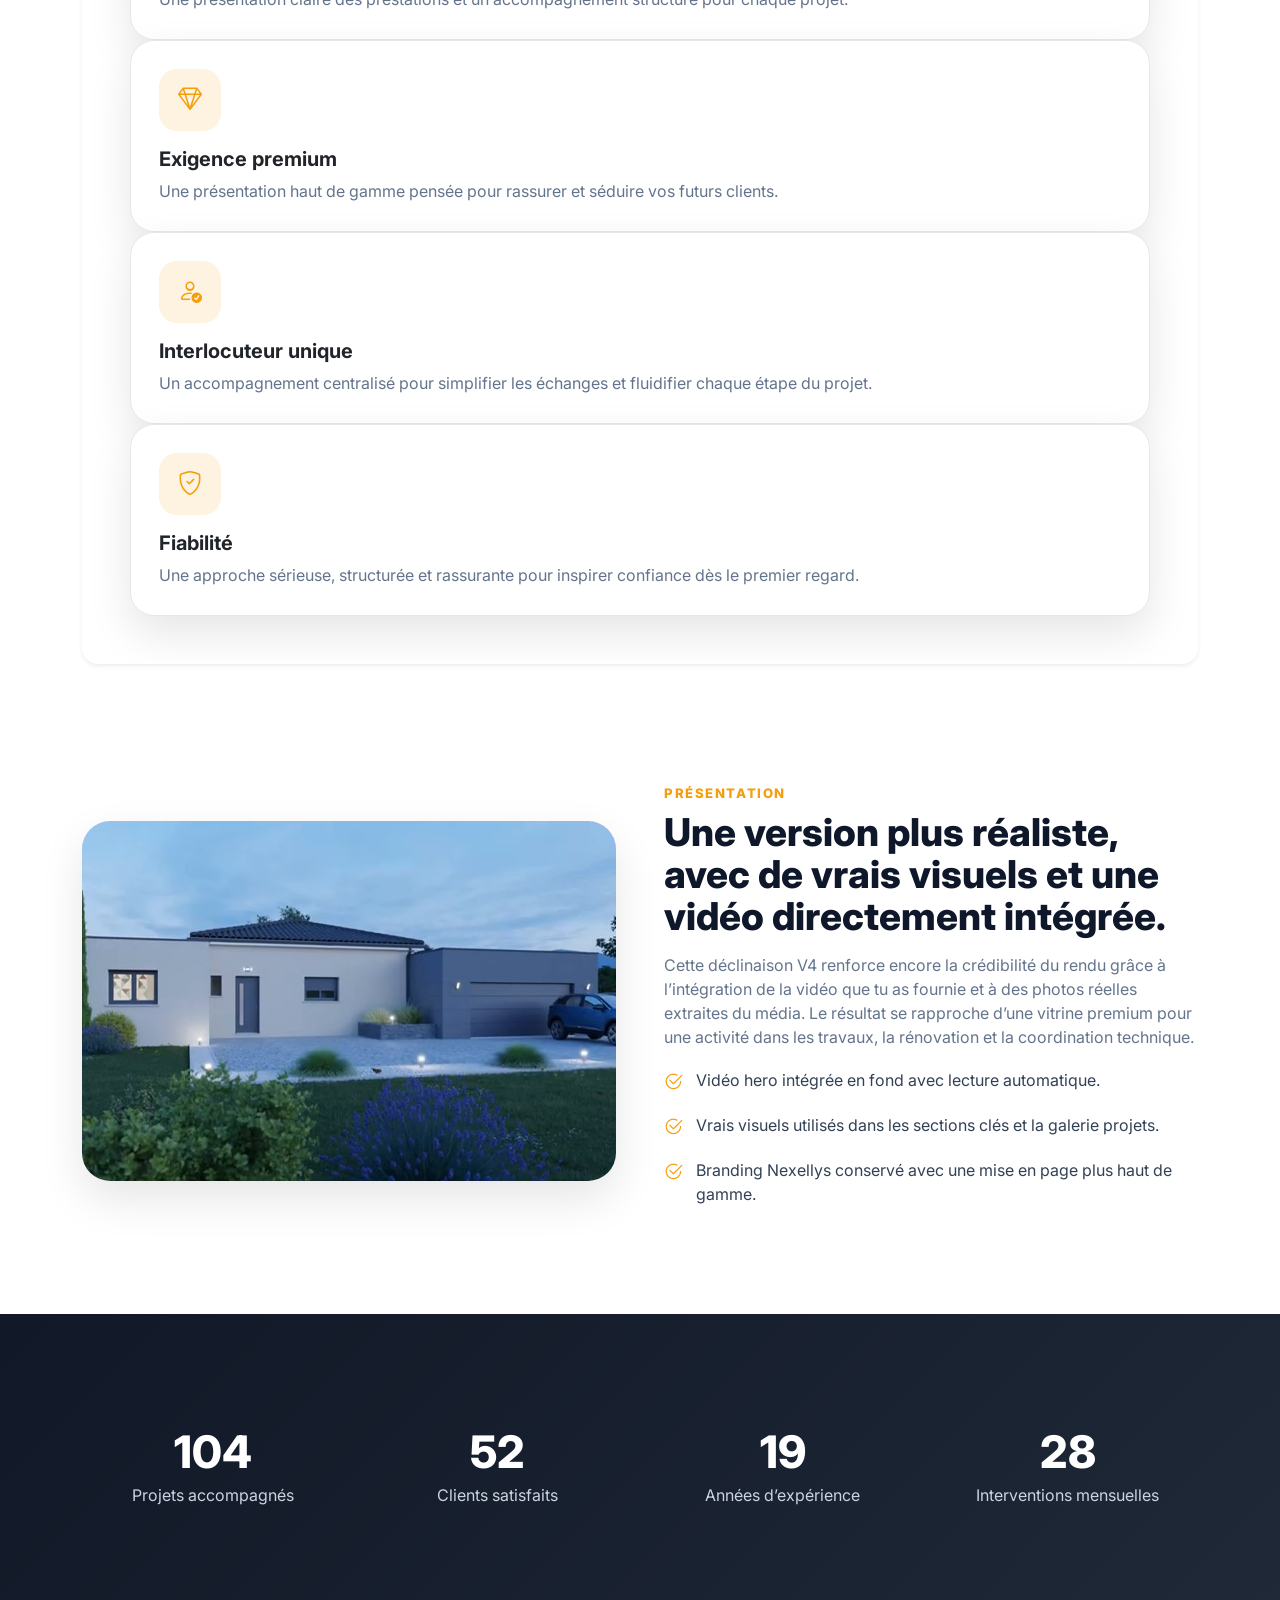
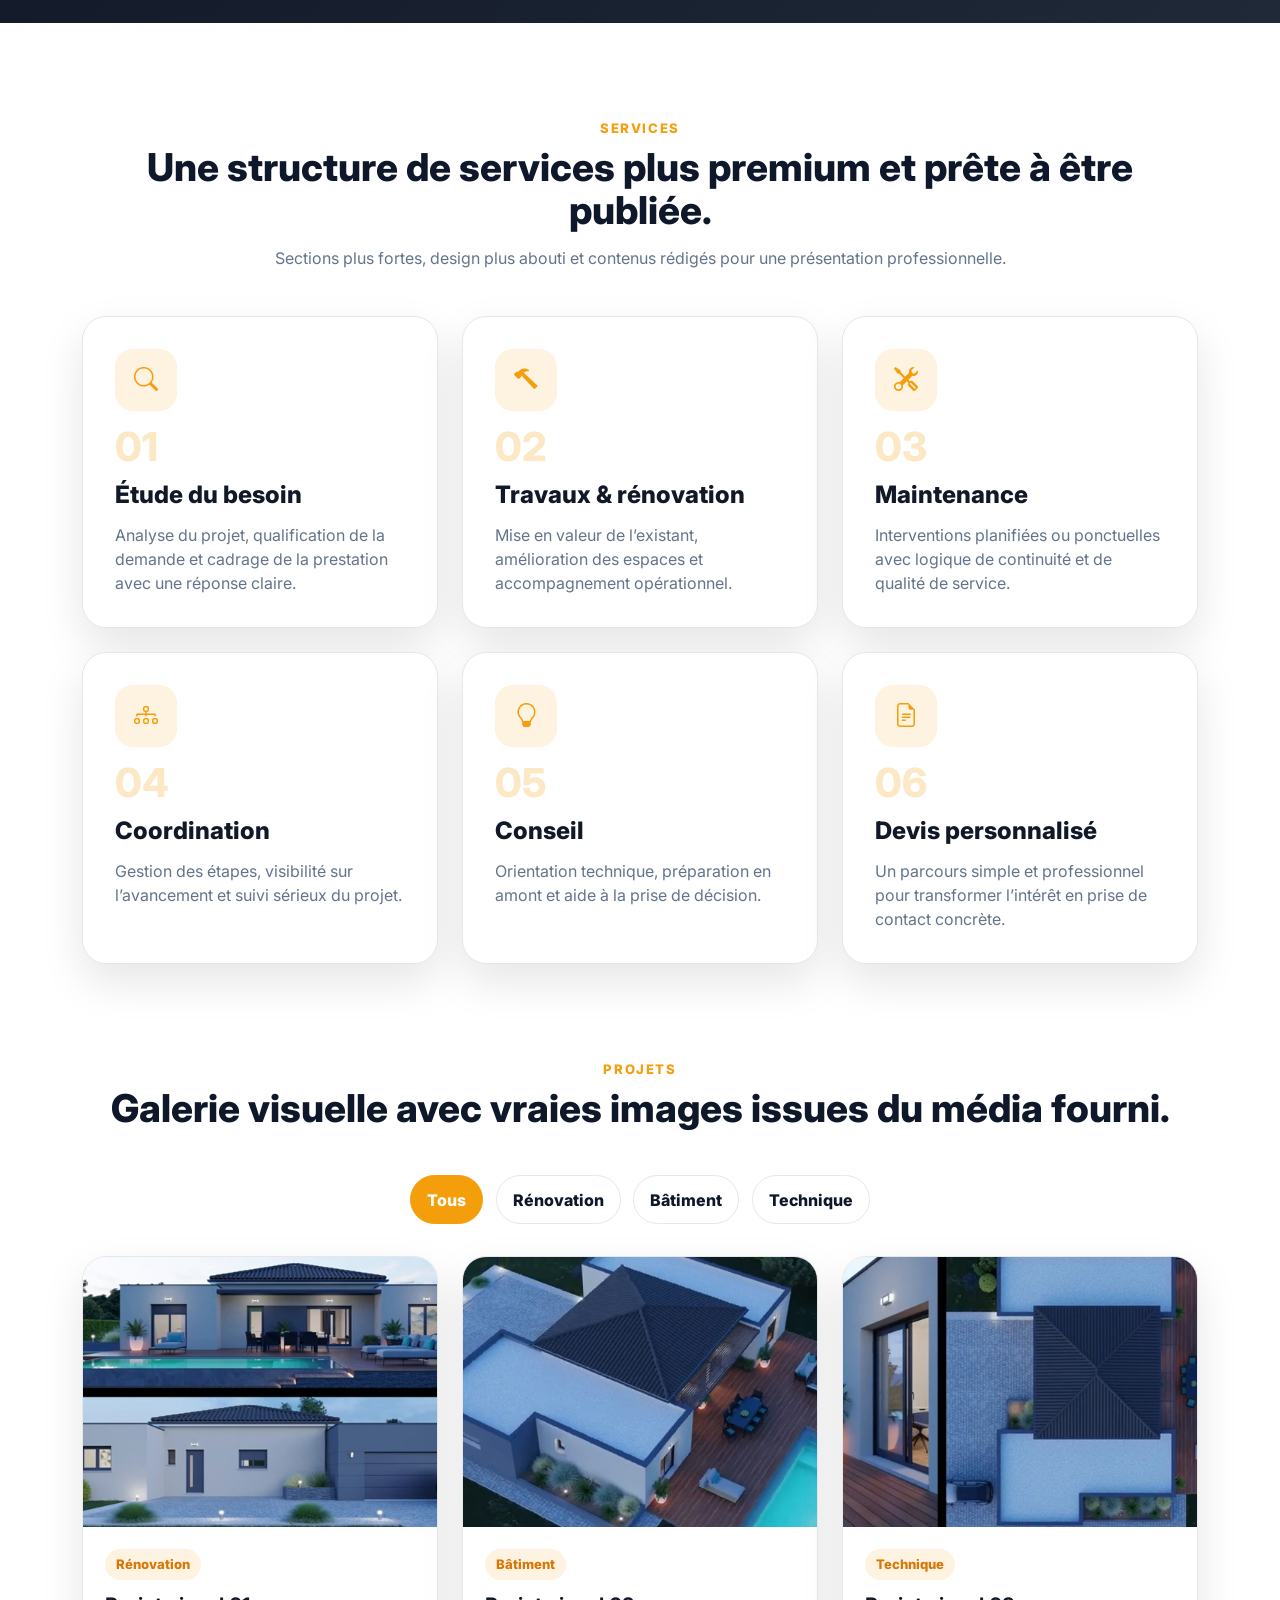
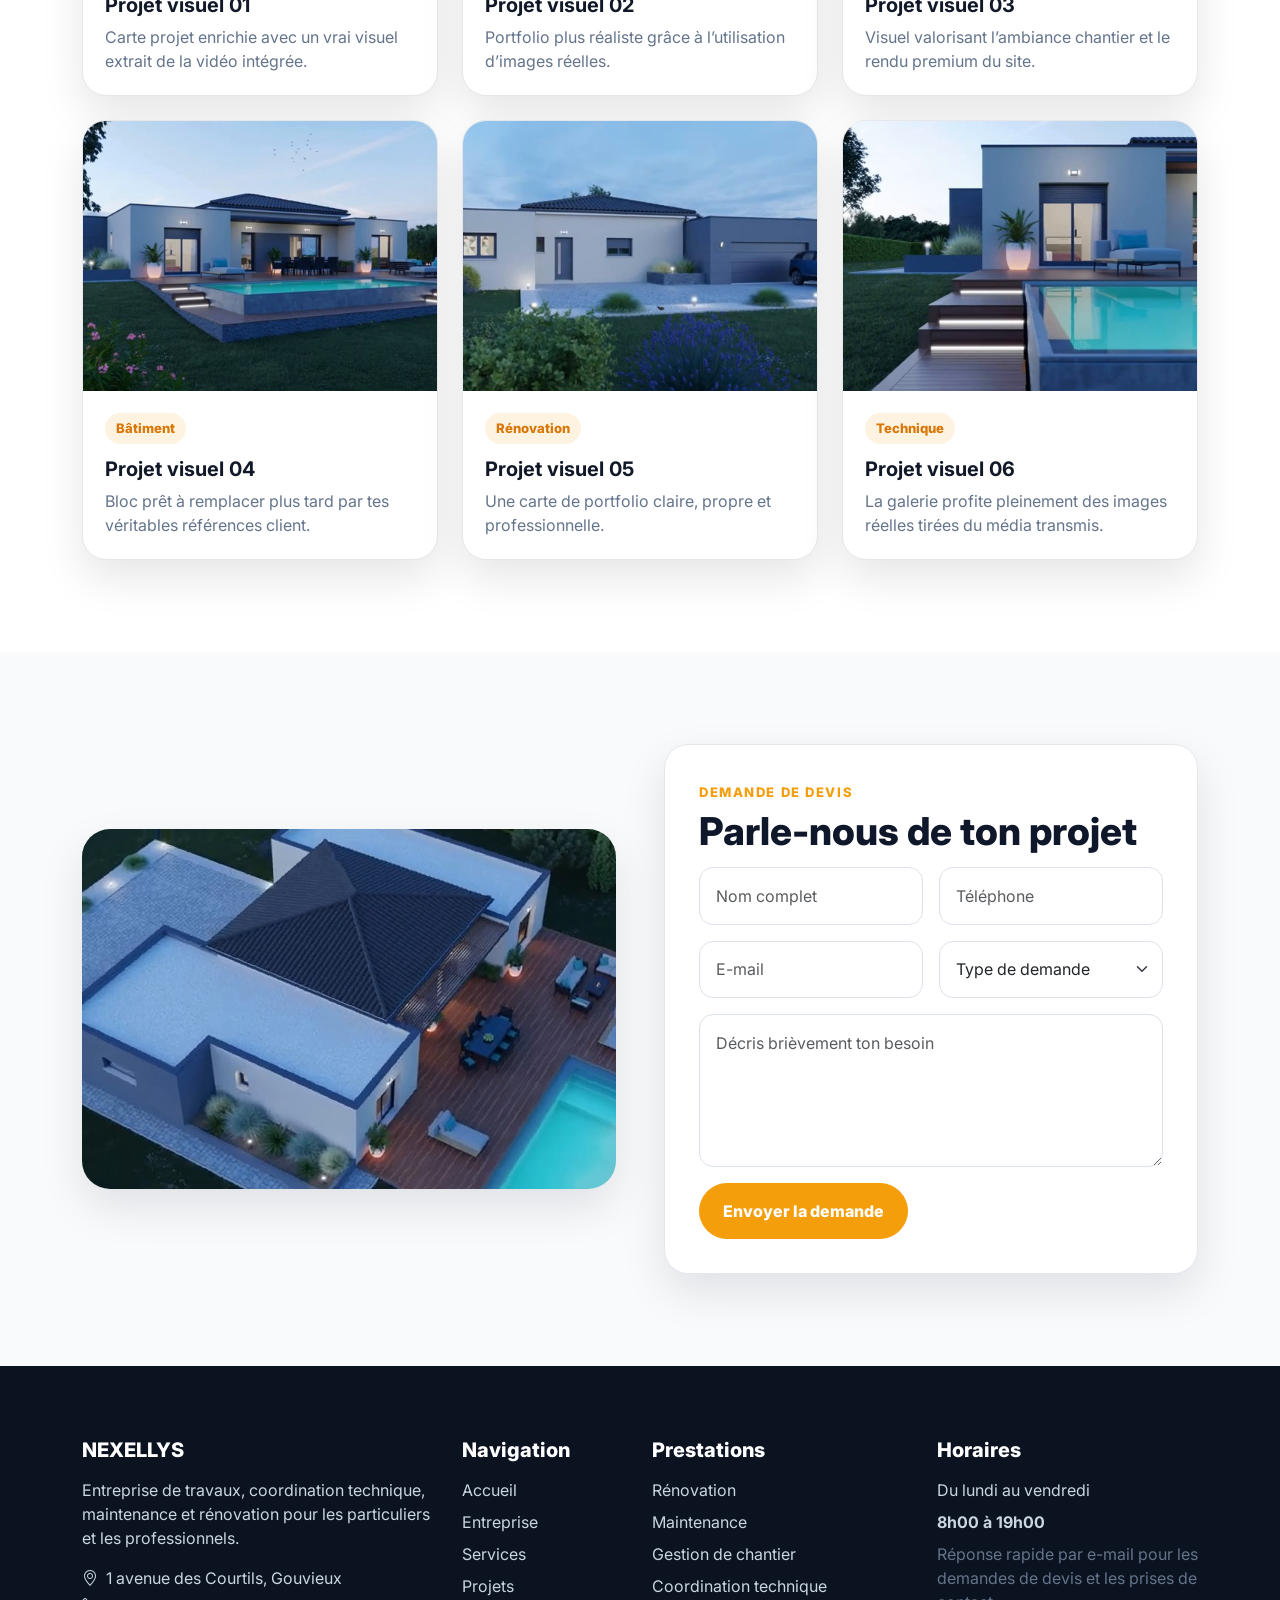
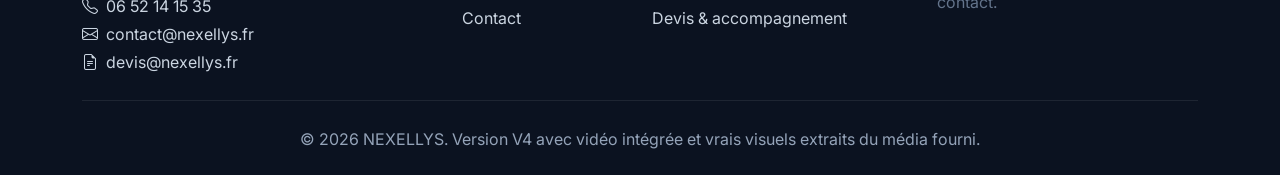
==== commit 93c62d15: "Update index.html" ====
--- a/index.html
+++ b/index.html
@@ -69,35 +69,100 @@
   </div>
 </section>
 
-<section class="hero-strip">
-  <div class="container">
-    <div class="card">
+<section class="hero-strip py-4">
+  <div class="container">
+    <div class="card border-0 shadow-sm rounded-4 overflow-hidden">
       <div class="card-body p-4 p-lg-5">
-        <div class="row g-4">
-          <div class="col-lg-4">
-            <div class="d-flex gap-3">
-              <div class="info-card p-0 border-0 shadow-none">
-                <div class="icon"><i class="bi bi-clock-history"></i></div>
-                <h5 class="fw-bold">Réactivité</h5>
-                <p class="mb-0 small-muted">Un contact rapide pour les demandes d’information, de devis ou de rendez-vous.</p>
-              </div>
-            </div>
-          </div>
-          <div class="col-lg-4">
-            <div class="info-card p-0 border-0 shadow-none">
-              <div class="icon"><i class="bi bi-building-check"></i></div>
-              <h5 class="fw-bold">Image professionnelle</h5>
-              <p class="mb-0 small-muted">Un positionnement crédible et rassurant pour valoriser ton activité et convertir davantage.</p>
-            </div>
-          </div>
-          <div class="col-lg-4">
-            <div class="info-card p-0 border-0 shadow-none">
-              <div class="icon"><i class="bi bi-clipboard2-pulse"></i></div>
-              <h5 class="fw-bold">Suivi de projet</h5>
-              <p class="mb-0 small-muted">Une présentation claire des prestations et un accompagnement structuré pour chaque projet.</p>
-            </div>
-          </div>
-        </div>
+
+        <div class="d-flex justify-content-between align-items-center mb-4 flex-wrap gap-3">
+          <div>
+            <h3 class="mb-1 fw-bold">Nos engagements</h3>
+            <p class="mb-0 text-muted">
+              Un carousel premium, fluide et élégant pour valoriser vos points forts.
+            </p>
+          </div>
+
+          <div class="d-flex gap-2">
+            <button class="scroll-btn" type="button" onclick="moveCarousel('left')">
+              <i class="bi bi-arrow-left"></i>
+            </button>
+            <button class="scroll-btn" type="button" onclick="moveCarousel('right')">
+              <i class="bi bi-arrow-right"></i>
+            </button>
+          </div>
+        </div>
+
+        <div class="carousel-shell">
+          <div class="fade fade-left"></div>
+          <div class="fade fade-right"></div>
+
+          <div class="carousel-wrapper" id="cardsCarousel">
+            <div class="carousel-track" id="carouselTrack">
+
+              <div class="scroll-item">
+                <div class="info-card premium-card">
+                  <div class="icon"><i class="bi bi-clock-history"></i></div>
+                  <h5 class="fw-bold">Réactivité</h5>
+                  <p class="mb-0 small-muted">
+                    Un contact rapide pour les demandes d’information, de devis ou de rendez-vous.
+                  </p>
+                </div>
+              </div>
+
+              <div class="scroll-item">
+                <div class="info-card premium-card">
+                  <div class="icon"><i class="bi bi-building-check"></i></div>
+                  <h5 class="fw-bold">Image professionnelle</h5>
+                  <p class="mb-0 small-muted">
+                    Un positionnement crédible et rassurant pour valoriser ton activité et convertir davantage.
+                  </p>
+                </div>
+              </div>
+
+              <div class="scroll-item">
+                <div class="info-card premium-card">
+                  <div class="icon"><i class="bi bi-clipboard2-pulse"></i></div>
+                  <h5 class="fw-bold">Suivi de projet</h5>
+                  <p class="mb-0 small-muted">
+                    Une présentation claire des prestations et un accompagnement structuré pour chaque projet.
+                  </p>
+                </div>
+              </div>
+
+              <div class="scroll-item">
+                <div class="info-card premium-card">
+                  <div class="icon"><i class="bi bi-gem"></i></div>
+                  <h5 class="fw-bold">Exigence premium</h5>
+                  <p class="mb-0 small-muted">
+                    Une présentation haut de gamme pensée pour rassurer et séduire vos futurs clients.
+                  </p>
+                </div>
+              </div>
+
+              <div class="scroll-item">
+                <div class="info-card premium-card">
+                  <div class="icon"><i class="bi bi-person-check"></i></div>
+                  <h5 class="fw-bold">Interlocuteur unique</h5>
+                  <p class="mb-0 small-muted">
+                    Un accompagnement centralisé pour simplifier les échanges et fluidifier chaque étape du projet.
+                  </p>
+                </div>
+              </div>
+
+              <div class="scroll-item">
+                <div class="info-card premium-card">
+                  <div class="icon"><i class="bi bi-shield-check"></i></div>
+                  <h5 class="fw-bold">Fiabilité</h5>
+                  <p class="mb-0 small-muted">
+                    Une approche sérieuse, structurée et rassurante pour inspirer confiance dès le premier regard.
+                  </p>
+                </div>
+              </div>
+
+            </div>
+          </div>
+        </div>
+
       </div>
     </div>
   </div>
--- a/assets/css/style.css
+++ b/assets/css/style.css
@@ -23,6 +23,10 @@
   font-size:.92rem;
 }
 .topbar a{color:#fff}
+.logo{
+  width: 200px;
+  height: auto;
+}
 .header{
   background:rgba(255,255,255,.96);
   backdrop-filter: blur(10px);
@@ -34,6 +38,11 @@
   font-weight:700;
 }
 .nav-link.active,.nav-link:hover{color:var(--primary) !important}
+.btn{
+  display: inline-flex;
+  align-items: center;
+  justify-content: center;
+}
 .btn-brand{
   background:var(--primary);
   border-color:var(--primary);
@@ -84,11 +93,12 @@
   width:100%;
   height:100%;
   object-fit:cover;
+  filter: brightness(1.25) contrast(1.1);
 }
 .hero-overlay{
   position:absolute;
   inset:0;
-  background:linear-gradient(90deg, rgba(2,6,23,.82), rgba(2,6,23,.42));
+  background:linear-gradient(90deg, rgba(2,6,23,0.35), rgba(2,6,23,0.15));
 }
 .hero-content{
   position:relative;
@@ -112,33 +122,36 @@
   font-weight:700;
 }
 .hero h1{
-  font-family: 'Orbitron', sans-serif;
   font-size:clamp(3rem, 8vw, 7rem);
   font-weight:900;
-  color:#fff;
   line-height:1.02;
+  font-family: 'Orbitron', sans-serif;
+  text-shadow: 0 0 20px rgba(72,202,228,0.25);
+
+
   background: linear-gradient(
     90deg,
-    #026ba3,
-    #0077b6,
-    #178fcf,
-    #2a9fde,
-    #5eb9eb,
-    #48cae4,
-    #5ed3eb,
-    #74d9ed,
-    #90e0ef,
-    #a8ebf7,
-    #bdf3fc
+    #00b4d8 0%,
+    #1ec2e0 10%,
+    #48cae4 20%,
+    #6fd6ea 30%,
+    #90e0ef 40%,
+    #74d9ed 50%,
+    #48cae4 60%,
+    #2a9fde 70%,
+    #0077b6 80%,
+    #0096c7 90%,
+    #00b4d8 100%
   );
-  background-size: 250% 100%;
+
+  background-size: 300% 100%;
 
   -webkit-background-clip: text;
   -webkit-text-fill-color: transparent;
   background-clip: text;
   color: transparent;
 
-  animation: waveFlow 8s linear infinite;
+  animation: waveFlow 7s linear infinite;
 }
 .hero p{
   color:#e5e7eb;
@@ -298,6 +311,6 @@
     background-position: 0% 50%;
   }
   100% {
-    background-position: 250% 50%;
+    background-position: 300% 50%;
   }
 }
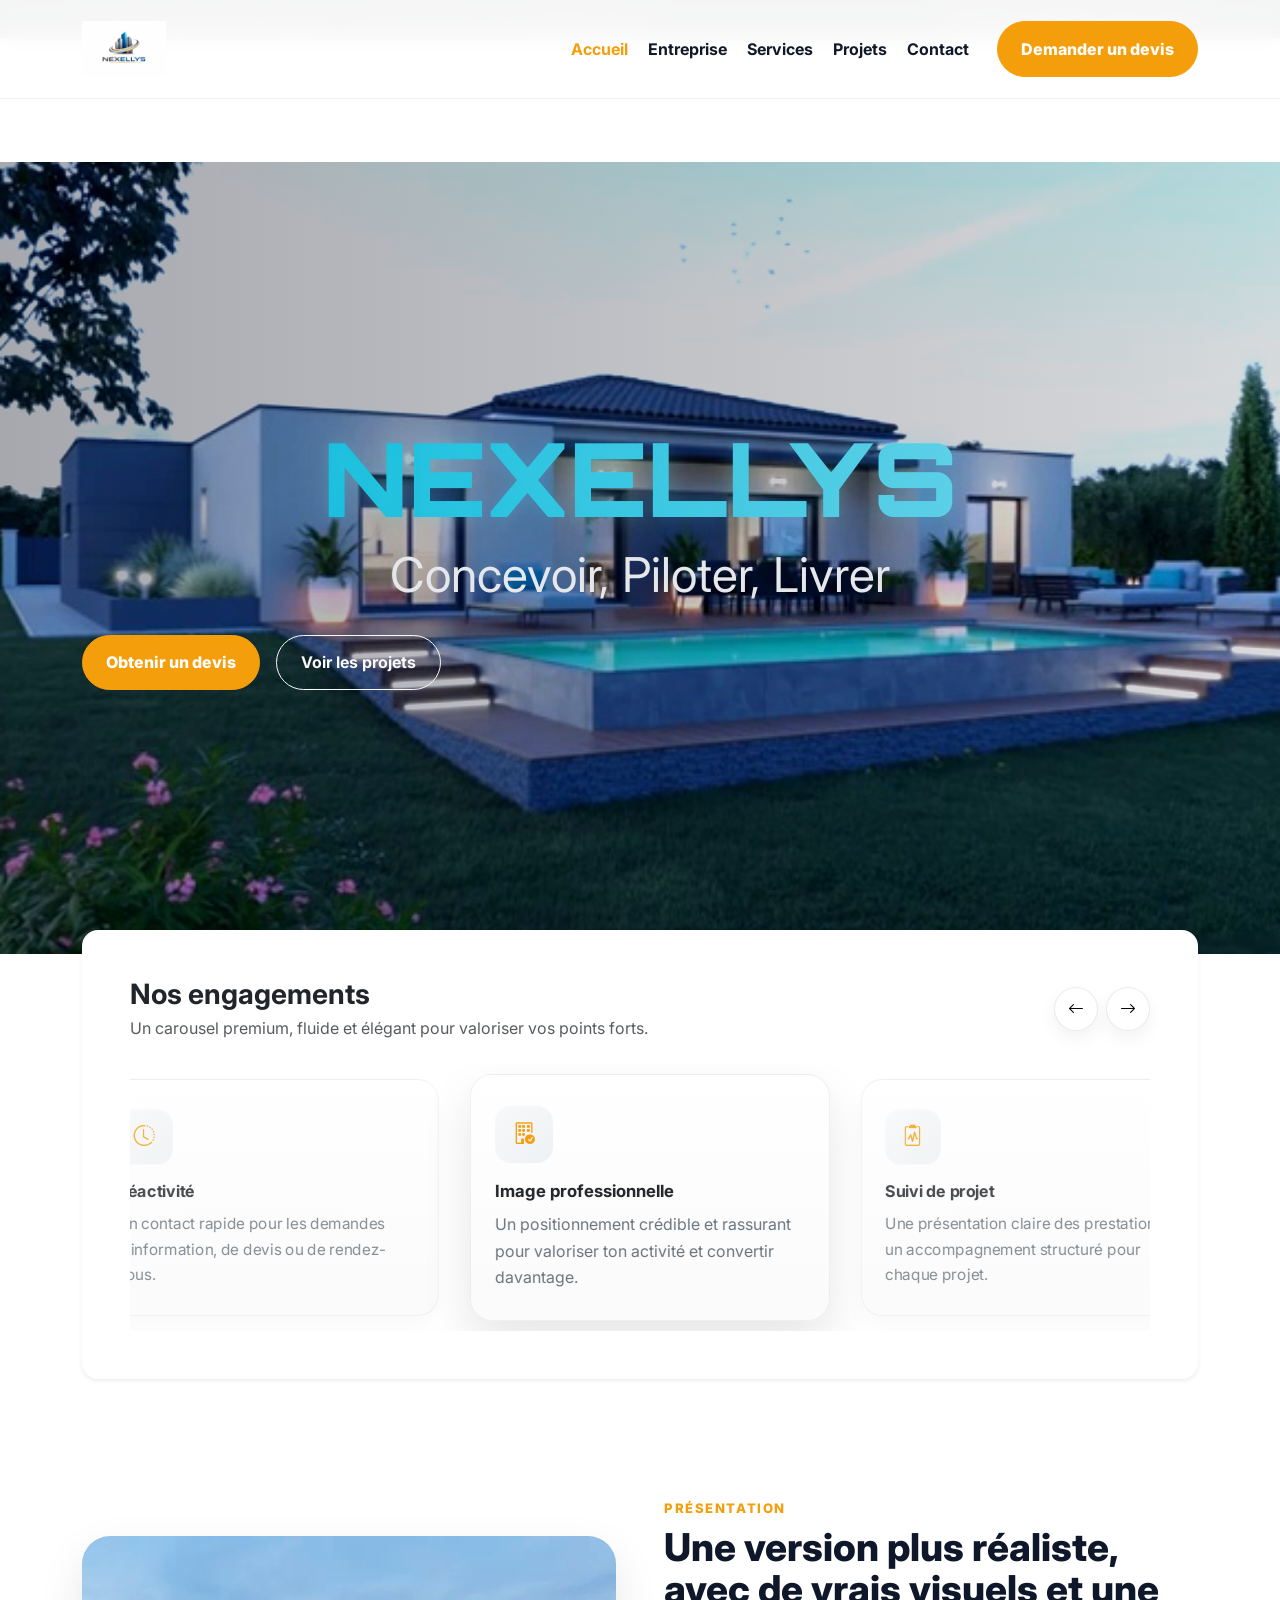
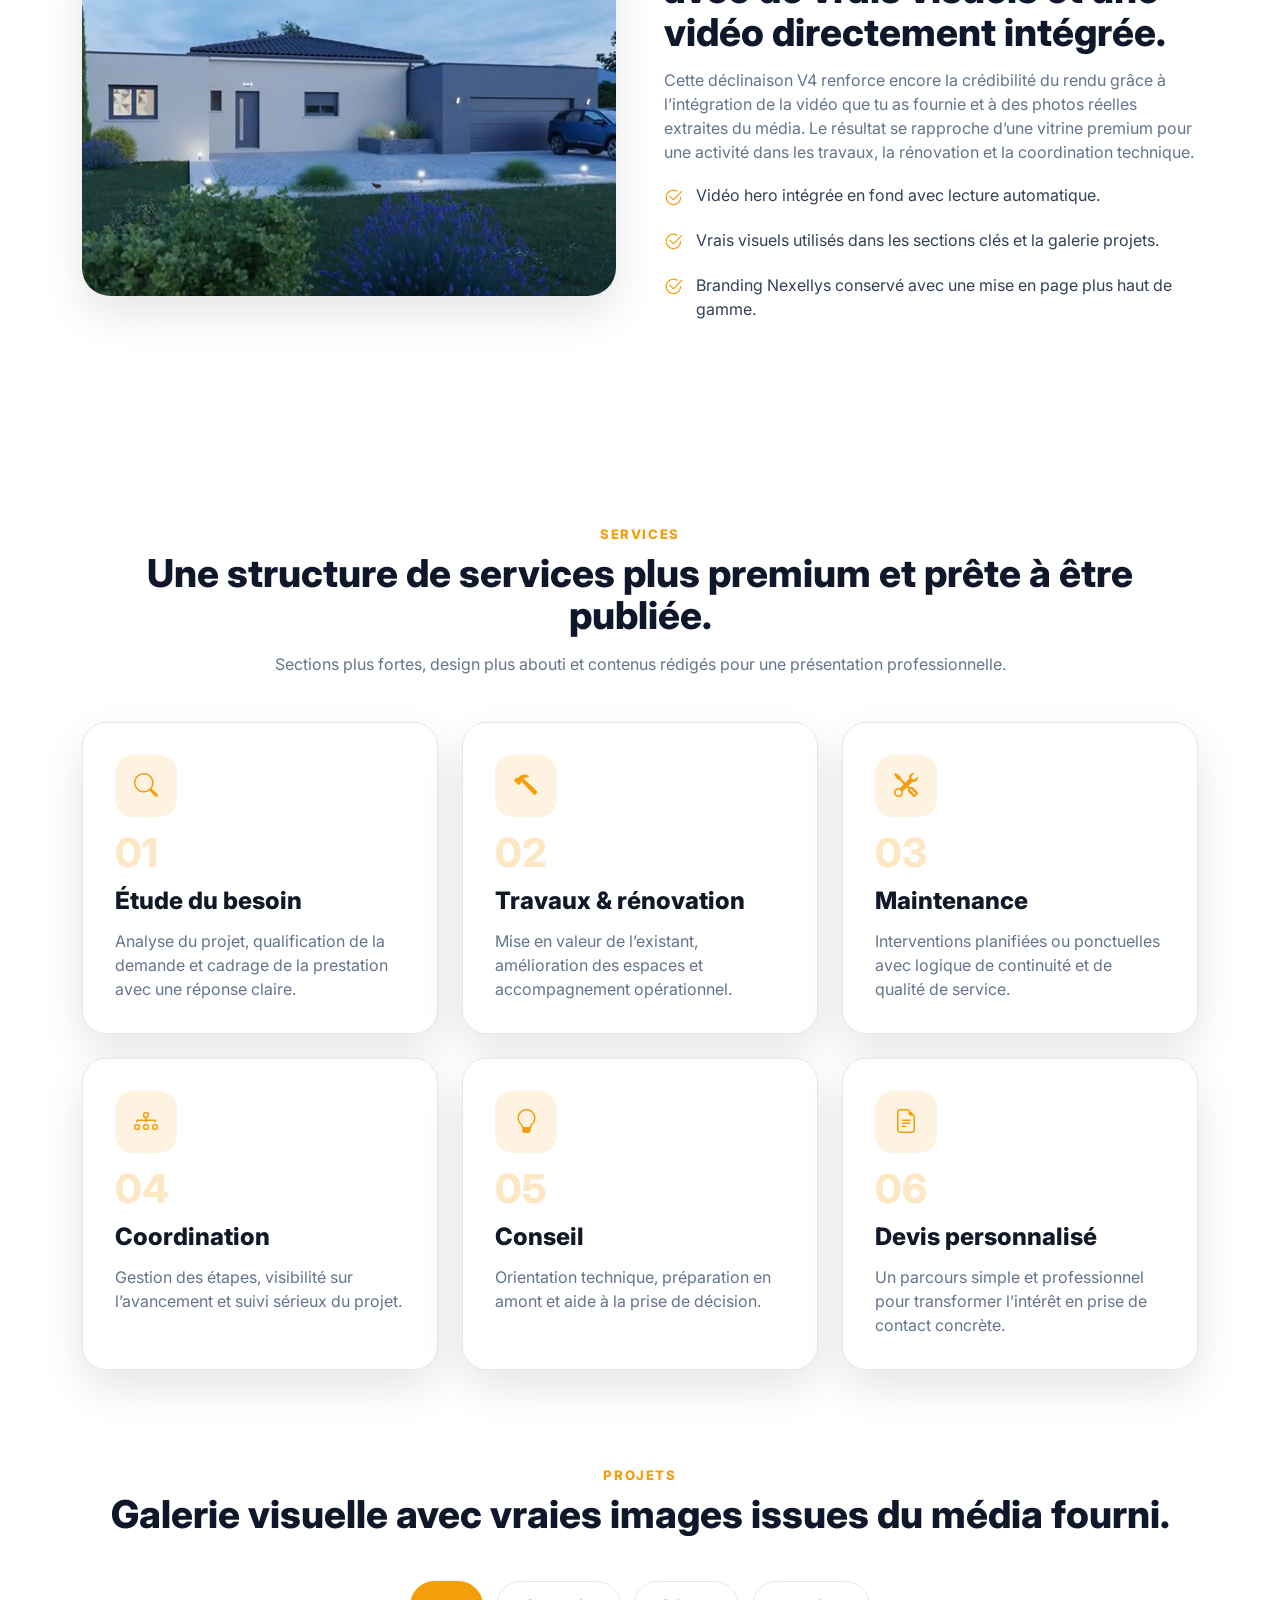
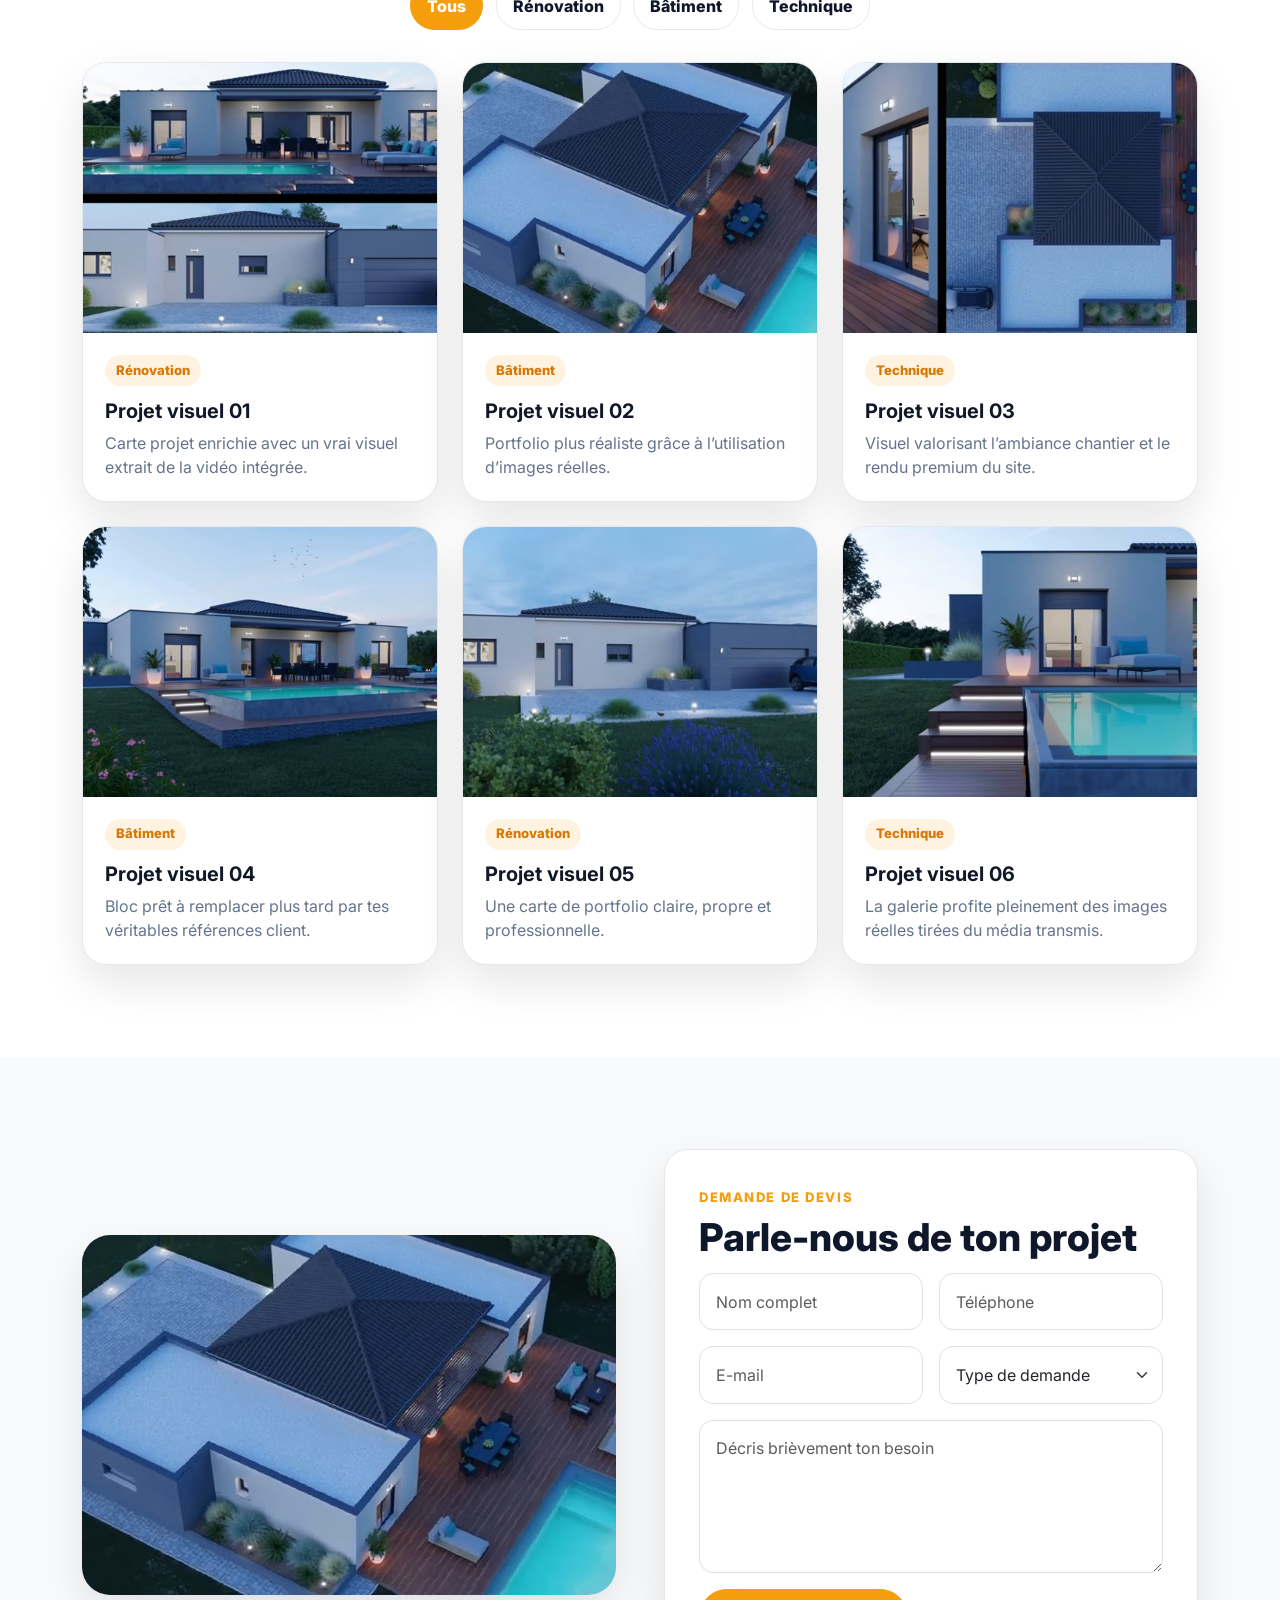
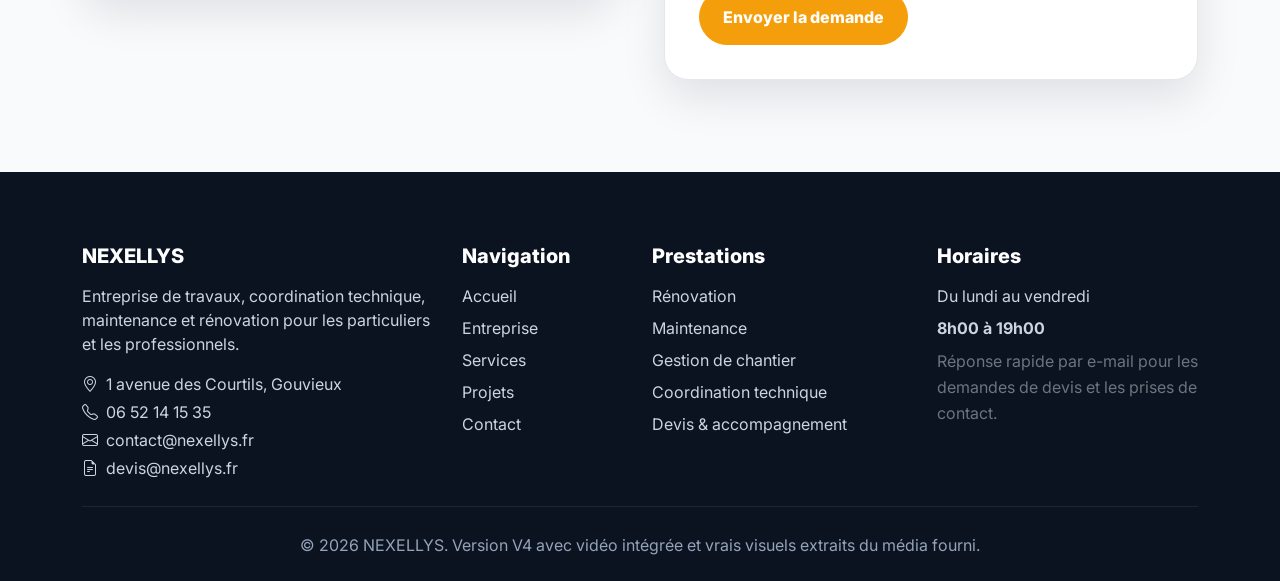
==== commit f2df8a66: "Update index.html" ====
--- a/index.html
+++ b/index.html
@@ -188,17 +188,6 @@
   </div>
 </section>
 
-<section class="section stats">
-  <div class="container">
-    <div class="row g-4">
-      <div class="col-6 col-lg-3"><div class="stat-item"><div class="value" data-counter="148">0</div><div class="label">Projets accompagnés</div></div></div>
-      <div class="col-6 col-lg-3"><div class="stat-item"><div class="value" data-counter="112">0</div><div class="label">Clients satisfaits</div></div></div>
-      <div class="col-6 col-lg-3"><div class="stat-item"><div class="value" data-counter="19">0</div><div class="label">Années d’expérience</div></div></div>
-      <div class="col-6 col-lg-3"><div class="stat-item"><div class="value" data-counter="28">0</div><div class="label">Interventions mensuelles</div></div></div>
-    </div>
-  </div>
-</section>
-
 <section class="section">
   <div class="container">
     <div class="section-header text-center">
--- a/assets/css/style.css
+++ b/assets/css/style.css
@@ -24,7 +24,7 @@
 }
 .topbar a{color:#fff}
 .logo{
-  width: 200px;
+  width: auto;
   height: auto;
 }
 .header{
@@ -314,3 +314,128 @@
     background-position: 300% 50%;
   }
 }
+.carousel-shell {
+    position: relative;
+  }
+
+  .carousel-wrapper {
+    overflow: hidden;
+    position: relative;
+    width: 100%;
+  }
+
+  .carousel-track {
+    display: flex;
+    gap: 24px;
+    width: max-content;
+    will-change: transform;
+    align-items: stretch;
+    padding: 10px 0;
+  }
+
+  .scroll-item {
+    flex: 0 0 85%;
+  }
+
+  @media (min-width: 768px) {
+    .scroll-item {
+      flex: 0 0 320px;
+    }
+  }
+
+  @media (min-width: 1200px) {
+    .scroll-item {
+      flex: 0 0 360px;
+    }
+  }
+
+  .premium-card {
+    height: 100%;
+    background: linear-gradient(180deg, #ffffff 0%, #fbfbfb 100%);
+    border: 1px solid rgba(0, 0, 0, 0.06);
+    border-radius: 22px;
+    padding: 30px 24px;
+    box-shadow: 0 10px 30px rgba(0, 0, 0, 0.04);
+    transition: transform 0.35s ease, box-shadow 0.35s ease, opacity 0.35s ease;
+    transform: scale(0.96);
+    opacity: 0.82;
+  }
+
+  .premium-card.is-active {
+    transform: scale(1);
+    opacity: 1;
+    box-shadow: 0 22px 50px rgba(0, 0, 0, 0.10);
+  }
+
+  .premium-card:hover {
+    transform: translateY(-6px) scale(1.01);
+    box-shadow: 0 26px 60px rgba(0, 0, 0, 0.12);
+    opacity: 1;
+  }
+
+  .premium-card .icon {
+    width: 58px;
+    height: 58px;
+    border-radius: 16px;
+    display: inline-flex;
+    align-items: center;
+    justify-content: center;
+    margin-bottom: 18px;
+    font-size: 22px;
+    background: linear-gradient(135deg, #f8f9fa 0%, #eef1f4 100%);
+    box-shadow: inset 0 1px 0 rgba(255,255,255,0.8);
+  }
+
+  .premium-card h5 {
+    margin-bottom: 10px;
+    font-size: 1.05rem;
+  }
+
+  .small-muted {
+    color: #6c757d;
+    line-height: 1.65;
+  }
+
+  .scroll-btn {
+    width: 44px;
+    height: 44px;
+    border: 1px solid rgba(0,0,0,0.08);
+    background: #fff;
+    border-radius: 50%;
+    display: inline-flex;
+    align-items: center;
+    justify-content: center;
+    transition: all 0.25s ease;
+    cursor: pointer;
+    box-shadow: 0 8px 18px rgba(0,0,0,0.05);
+  }
+
+  .scroll-btn:hover {
+    transform: translateY(-2px);
+    box-shadow: 0 14px 28px rgba(0,0,0,0.10);
+  }
+
+  .fade {
+    position: absolute;
+    top: 0;
+    bottom: 0;
+    width: 90px;
+    z-index: 3;
+    pointer-events: none;
+  }
+
+  .fade-left {
+    left: 0;
+    background: linear-gradient(to right, #fff 0%, rgba(255,255,255,0) 100%);
+  }
+
+  .fade-right {
+    right: 0;
+    background: linear-gradient(to left, #fff 0%, rgba(255,255,255,0) 100%);
+  }
+
+  @media (max-width: 767px) {
+    .fade {
+      width: 35px;
+    }
+  }
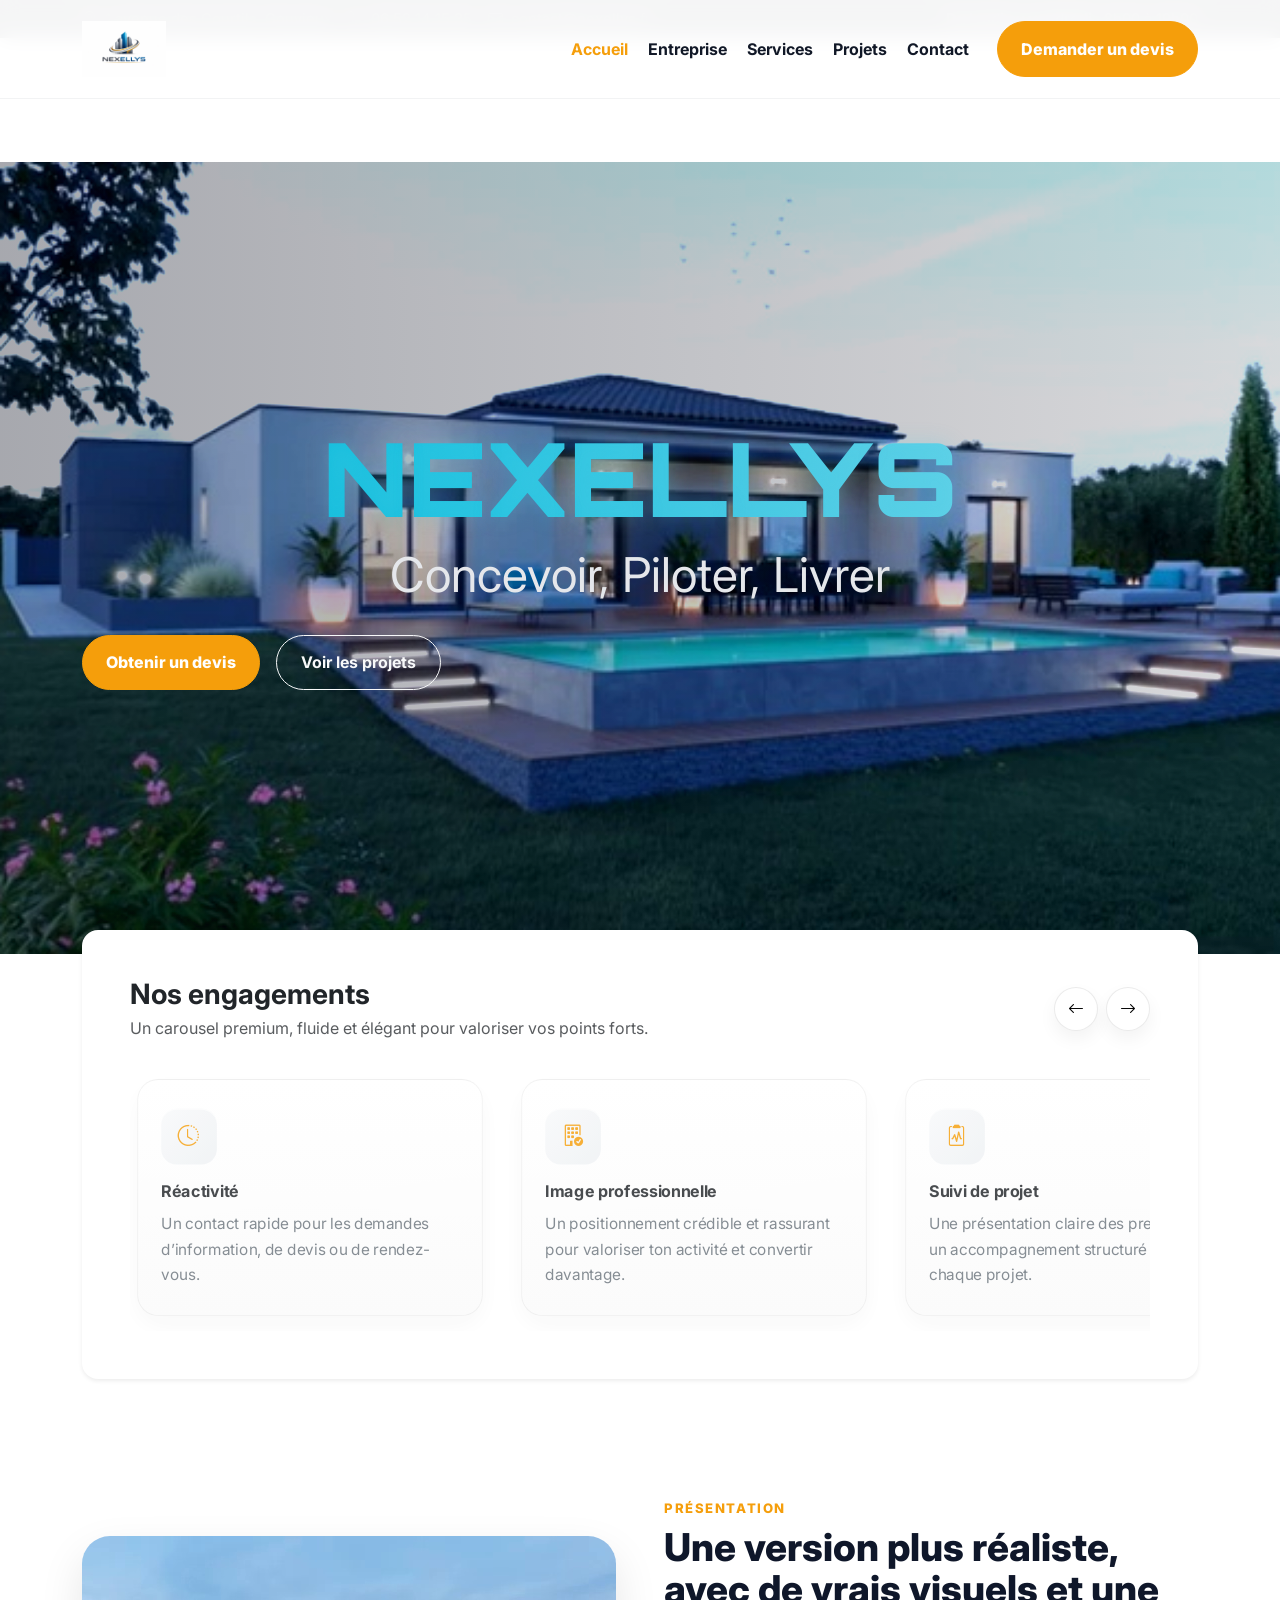
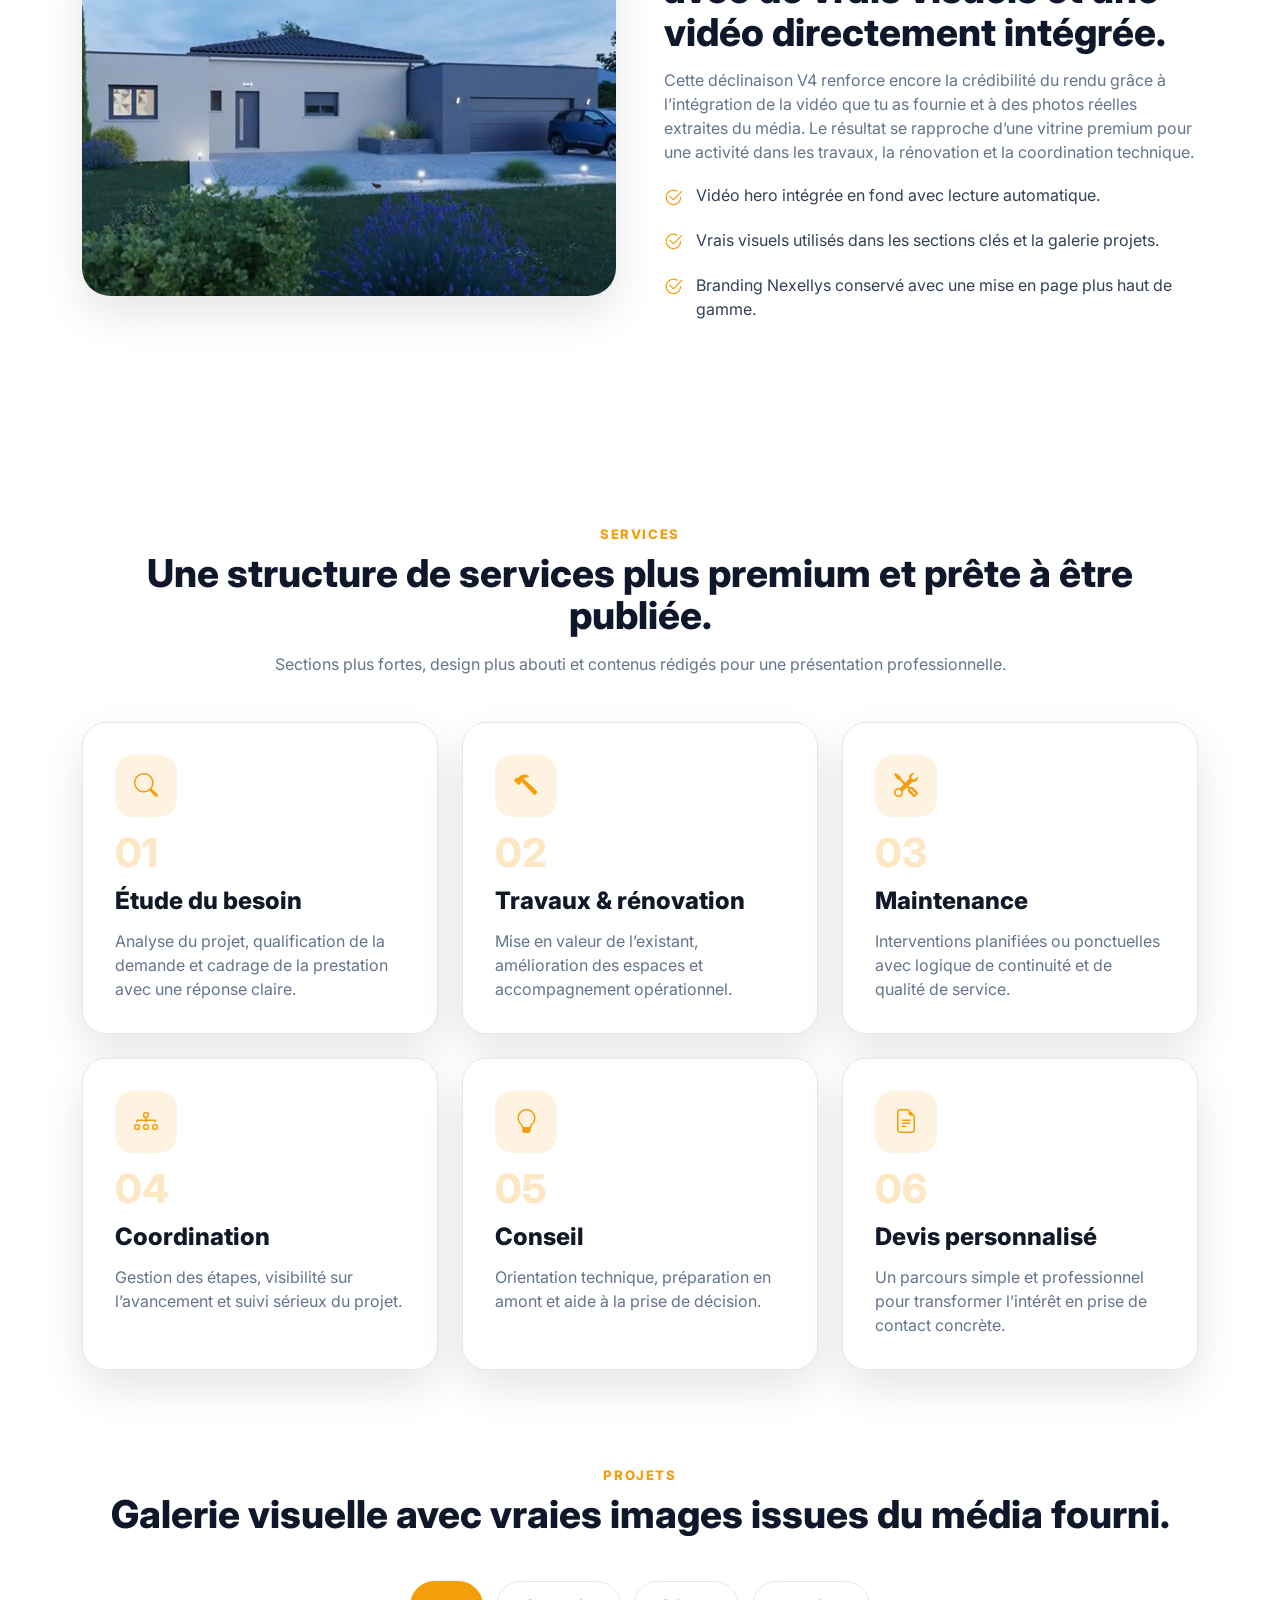
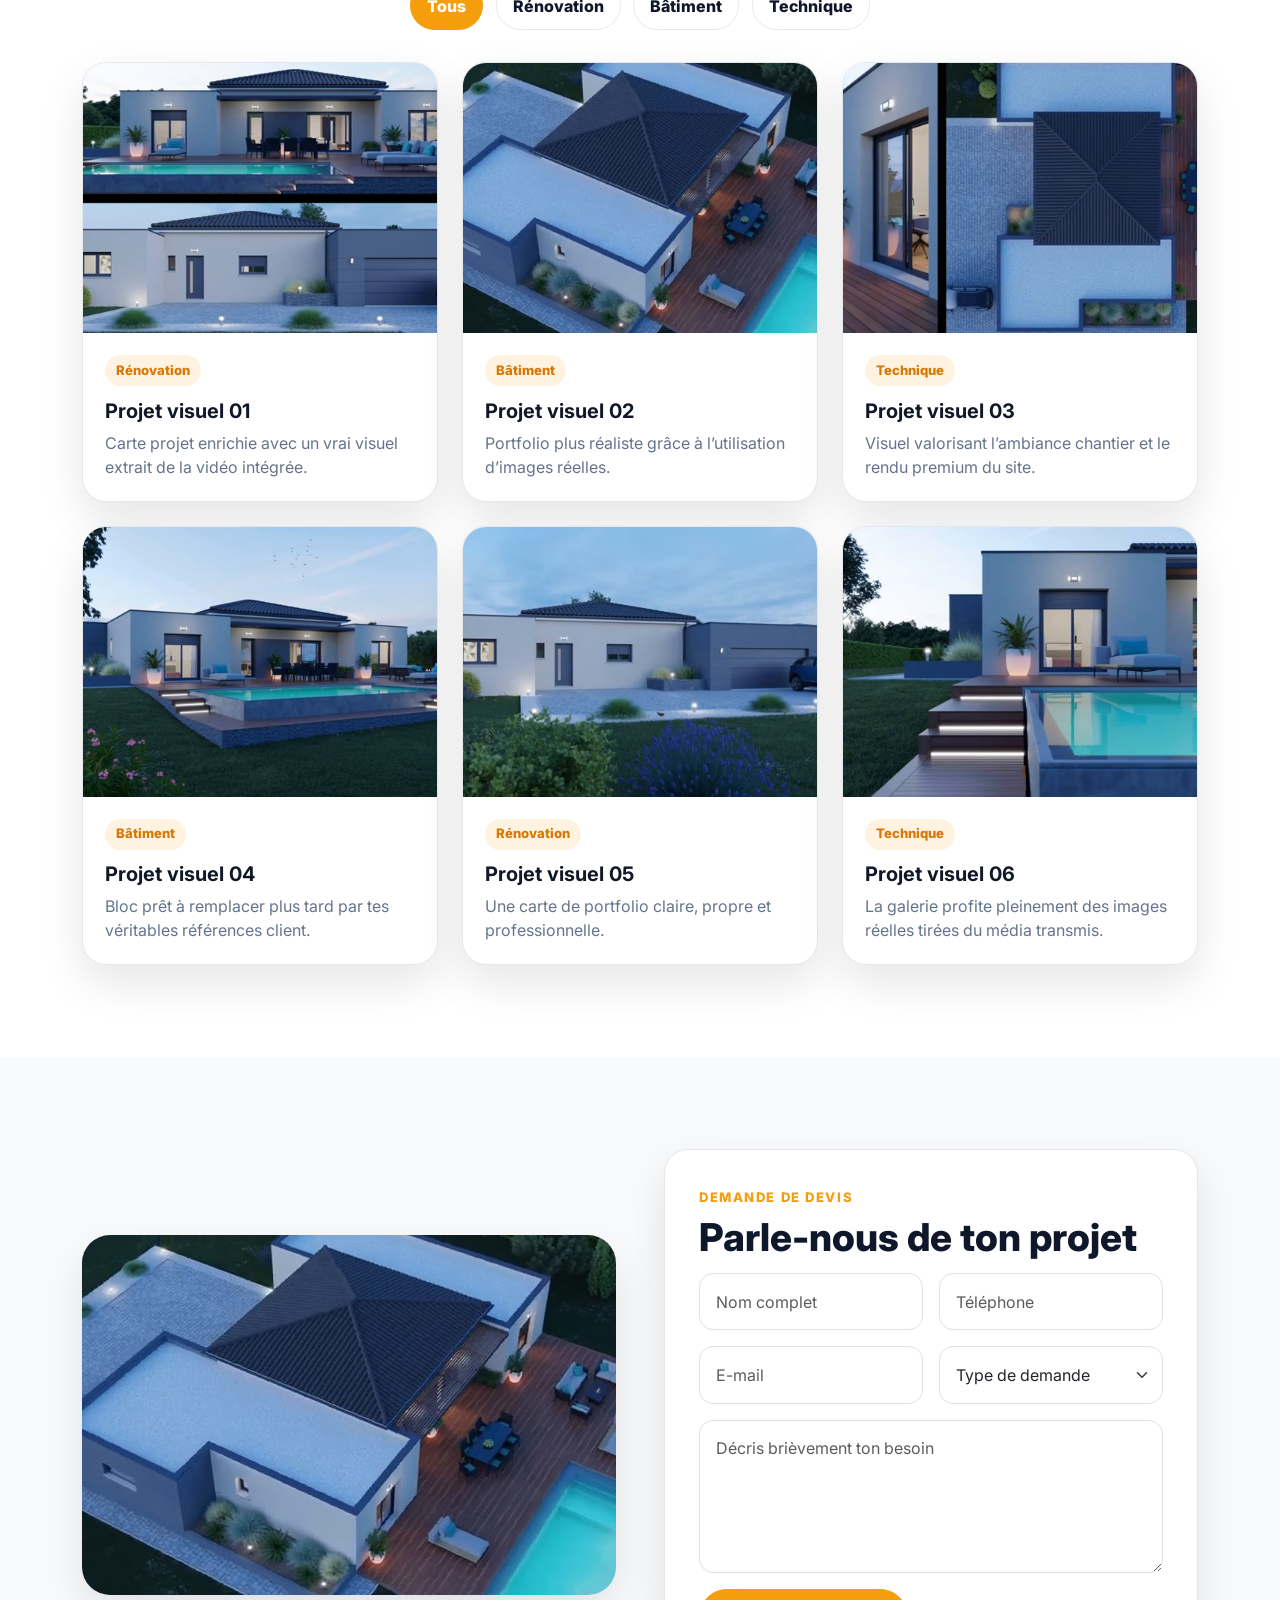
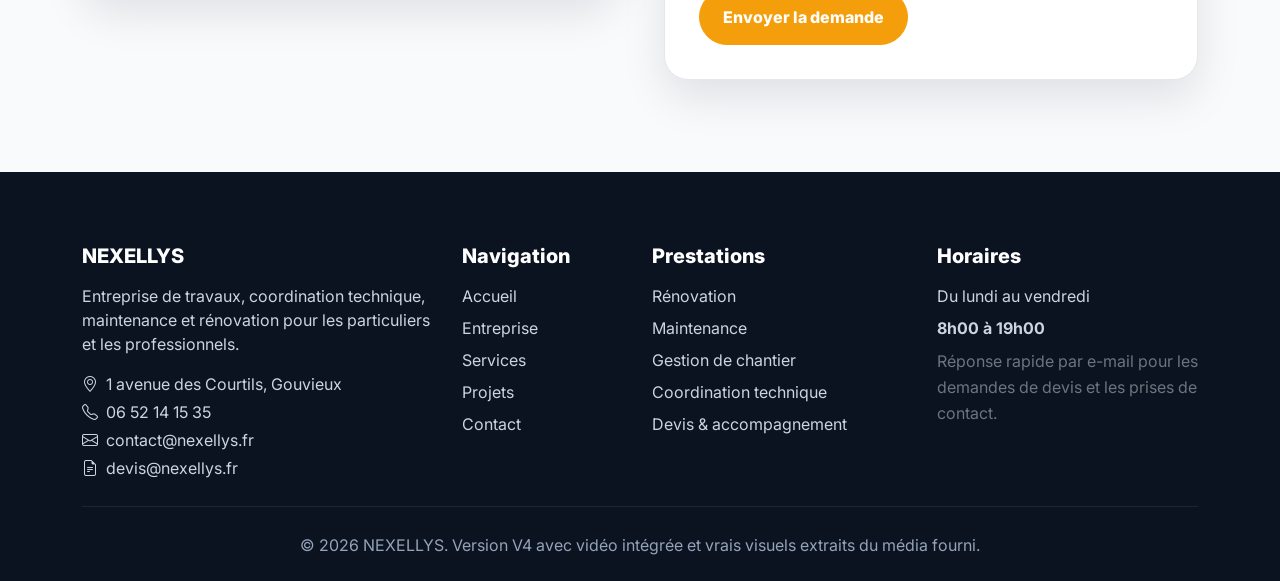
==== commit 8d32efd2: "Update index.html" ====
--- a/index.html
+++ b/index.html
@@ -69,6 +69,11 @@
   </div>
 </section>
 
+<head>
+  <link rel="stylesheet" href="style.css">
+</head>
+<body>
+
 <section class="hero-strip py-4">
   <div class="container">
     <div class="card border-0 shadow-sm rounded-4 overflow-hidden">
@@ -167,6 +172,9 @@
     </div>
   </div>
 </section>
+    
+  <script src="script.js"></script>
+</body>
 
 <section class="section">
   <div class="container">
--- a/assets/css/style.css
+++ b/assets/css/style.css
@@ -315,127 +315,139 @@
   }
 }
 .carousel-shell {
-    position: relative;
+  position: relative;
+}
+
+.carousel-wrapper {
+  overflow: hidden;
+  position: relative;
+  width: 100%;
+  cursor: grab;
+  user-select: none;
+  touch-action: pan-y;
+}
+
+.carousel-wrapper.dragging {
+  cursor: grabbing;
+}
+
+.carousel-wrapper.dragging .premium-card {
+  pointer-events: none;
+}
+
+.carousel-track {
+  display: flex;
+  gap: 24px;
+  width: max-content;
+  will-change: transform;
+  align-items: stretch;
+  padding: 10px 0;
+}
+
+.scroll-item {
+  flex: 0 0 85%;
+}
+
+@media (min-width: 768px) {
+  .scroll-item {
+    flex: 0 0 320px;
   }
-
-  .carousel-wrapper {
-    overflow: hidden;
-    position: relative;
-    width: 100%;
+}
+
+@media (min-width: 1200px) {
+  .scroll-item {
+    flex: 0 0 360px;
   }
-
-  .carousel-track {
-    display: flex;
-    gap: 24px;
-    width: max-content;
-    will-change: transform;
-    align-items: stretch;
-    padding: 10px 0;
+}
+
+.premium-card {
+  height: 100%;
+  background: linear-gradient(180deg, #ffffff 0%, #fbfbfb 100%);
+  border: 1px solid rgba(0, 0, 0, 0.06);
+  border-radius: 22px;
+  padding: 30px 24px;
+  box-shadow: 0 10px 30px rgba(0, 0, 0, 0.04);
+  transition: transform 0.35s ease, box-shadow 0.35s ease, opacity 0.35s ease;
+  transform: scale(0.96);
+  opacity: 0.82;
+  user-select: none;
+}
+
+.premium-card.is-active {
+  transform: scale(1);
+  opacity: 1;
+  box-shadow: 0 22px 50px rgba(0, 0, 0, 0.10);
+}
+
+.premium-card:hover {
+  transform: translateY(-6px) scale(1.01);
+  box-shadow: 0 26px 60px rgba(0, 0, 0, 0.12);
+  opacity: 1;
+}
+
+.premium-card .icon {
+  width: 58px;
+  height: 58px;
+  border-radius: 16px;
+  display: inline-flex;
+  align-items: center;
+  justify-content: center;
+  margin-bottom: 18px;
+  font-size: 22px;
+  background: linear-gradient(135deg, #f8f9fa 0%, #eef1f4 100%);
+  box-shadow: inset 0 1px 0 rgba(255,255,255,0.8);
+}
+
+.premium-card h5 {
+  margin-bottom: 10px;
+  font-size: 1.05rem;
+}
+
+.small-muted {
+  color: #6c757d;
+  line-height: 1.65;
+}
+
+.scroll-btn {
+  width: 44px;
+  height: 44px;
+  border: 1px solid rgba(0,0,0,0.08);
+  background: #fff;
+  border-radius: 50%;
+  display: inline-flex;
+  align-items: center;
+  justify-content: center;
+  transition: all 0.25s ease;
+  cursor: pointer;
+  box-shadow: 0 8px 18px rgba(0,0,0,0.05);
+}
+
+.scroll-btn:hover {
+  transform: translateY(-2px);
+  box-shadow: 0 14px 28px rgba(0,0,0,0.10);
+}
+
+.fade {
+  position: absolute;
+  top: 0;
+  bottom: 0;
+  width: 90px;
+  z-index: 3;
+  pointer-events: none;
+}
+
+.fade-left {
+  left: 0;
+  background: linear-gradient(to right, #fff 0%, rgba(255,255,255,0) 100%);
+}
+
+.fade-right {
+  right: 0;
+  background: linear-gradient(to left, #fff 0%, rgba(255,255,255,0) 100%);
+}
+
+@media (max-width: 767px) {
+  .fade {
+    width: 35px;
   }
-
-  .scroll-item {
-    flex: 0 0 85%;
-  }
-
-  @media (min-width: 768px) {
-    .scroll-item {
-      flex: 0 0 320px;
-    }
-  }
-
-  @media (min-width: 1200px) {
-    .scroll-item {
-      flex: 0 0 360px;
-    }
-  }
-
-  .premium-card {
-    height: 100%;
-    background: linear-gradient(180deg, #ffffff 0%, #fbfbfb 100%);
-    border: 1px solid rgba(0, 0, 0, 0.06);
-    border-radius: 22px;
-    padding: 30px 24px;
-    box-shadow: 0 10px 30px rgba(0, 0, 0, 0.04);
-    transition: transform 0.35s ease, box-shadow 0.35s ease, opacity 0.35s ease;
-    transform: scale(0.96);
-    opacity: 0.82;
-  }
-
-  .premium-card.is-active {
-    transform: scale(1);
-    opacity: 1;
-    box-shadow: 0 22px 50px rgba(0, 0, 0, 0.10);
-  }
-
-  .premium-card:hover {
-    transform: translateY(-6px) scale(1.01);
-    box-shadow: 0 26px 60px rgba(0, 0, 0, 0.12);
-    opacity: 1;
-  }
-
-  .premium-card .icon {
-    width: 58px;
-    height: 58px;
-    border-radius: 16px;
-    display: inline-flex;
-    align-items: center;
-    justify-content: center;
-    margin-bottom: 18px;
-    font-size: 22px;
-    background: linear-gradient(135deg, #f8f9fa 0%, #eef1f4 100%);
-    box-shadow: inset 0 1px 0 rgba(255,255,255,0.8);
-  }
-
-  .premium-card h5 {
-    margin-bottom: 10px;
-    font-size: 1.05rem;
-  }
-
-  .small-muted {
-    color: #6c757d;
-    line-height: 1.65;
-  }
-
-  .scroll-btn {
-    width: 44px;
-    height: 44px;
-    border: 1px solid rgba(0,0,0,0.08);
-    background: #fff;
-    border-radius: 50%;
-    display: inline-flex;
-    align-items: center;
-    justify-content: center;
-    transition: all 0.25s ease;
-    cursor: pointer;
-    box-shadow: 0 8px 18px rgba(0,0,0,0.05);
-  }
-
-  .scroll-btn:hover {
-    transform: translateY(-2px);
-    box-shadow: 0 14px 28px rgba(0,0,0,0.10);
-  }
-
-  .fade {
-    position: absolute;
-    top: 0;
-    bottom: 0;
-    width: 90px;
-    z-index: 3;
-    pointer-events: none;
-  }
-
-  .fade-left {
-    left: 0;
-    background: linear-gradient(to right, #fff 0%, rgba(255,255,255,0) 100%);
-  }
-
-  .fade-right {
-    right: 0;
-    background: linear-gradient(to left, #fff 0%, rgba(255,255,255,0) 100%);
-  }
-
-  @media (max-width: 767px) {
-    .fade {
-      width: 35px;
-    }
-  }
+}
